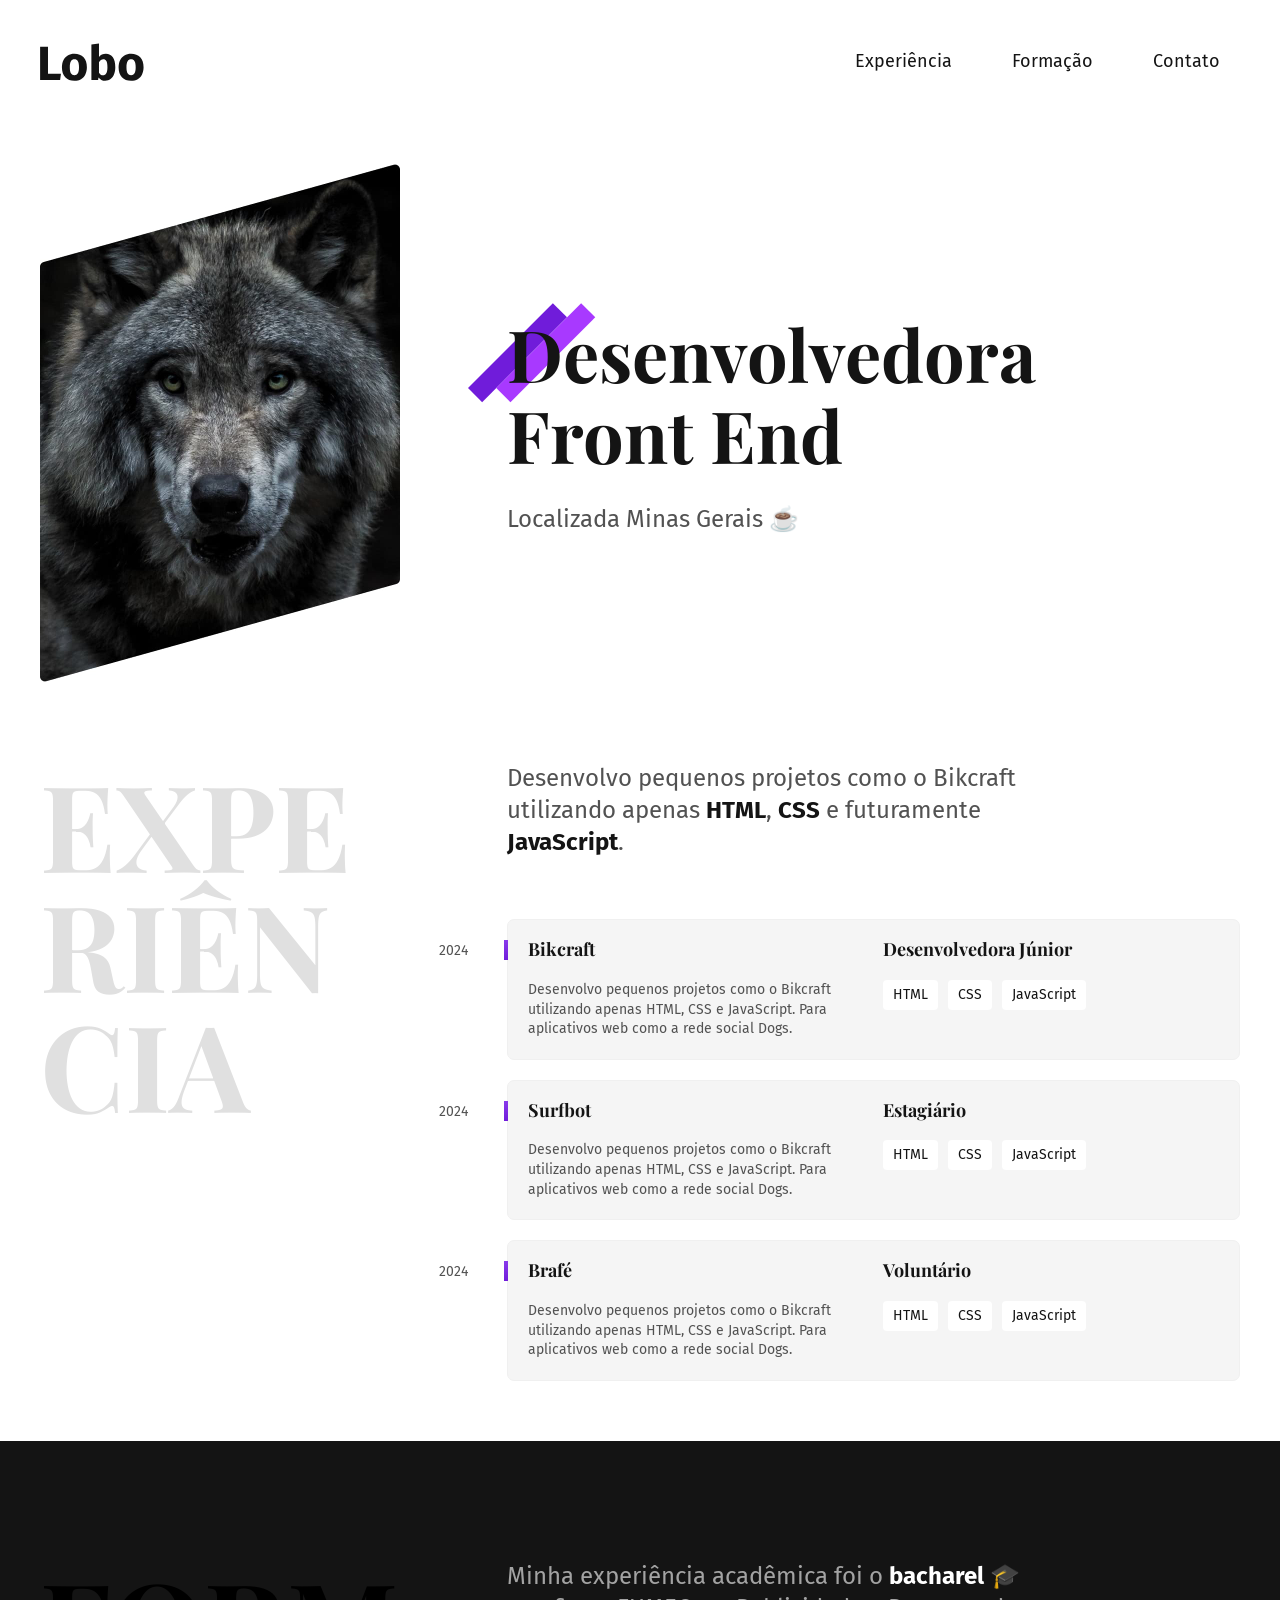
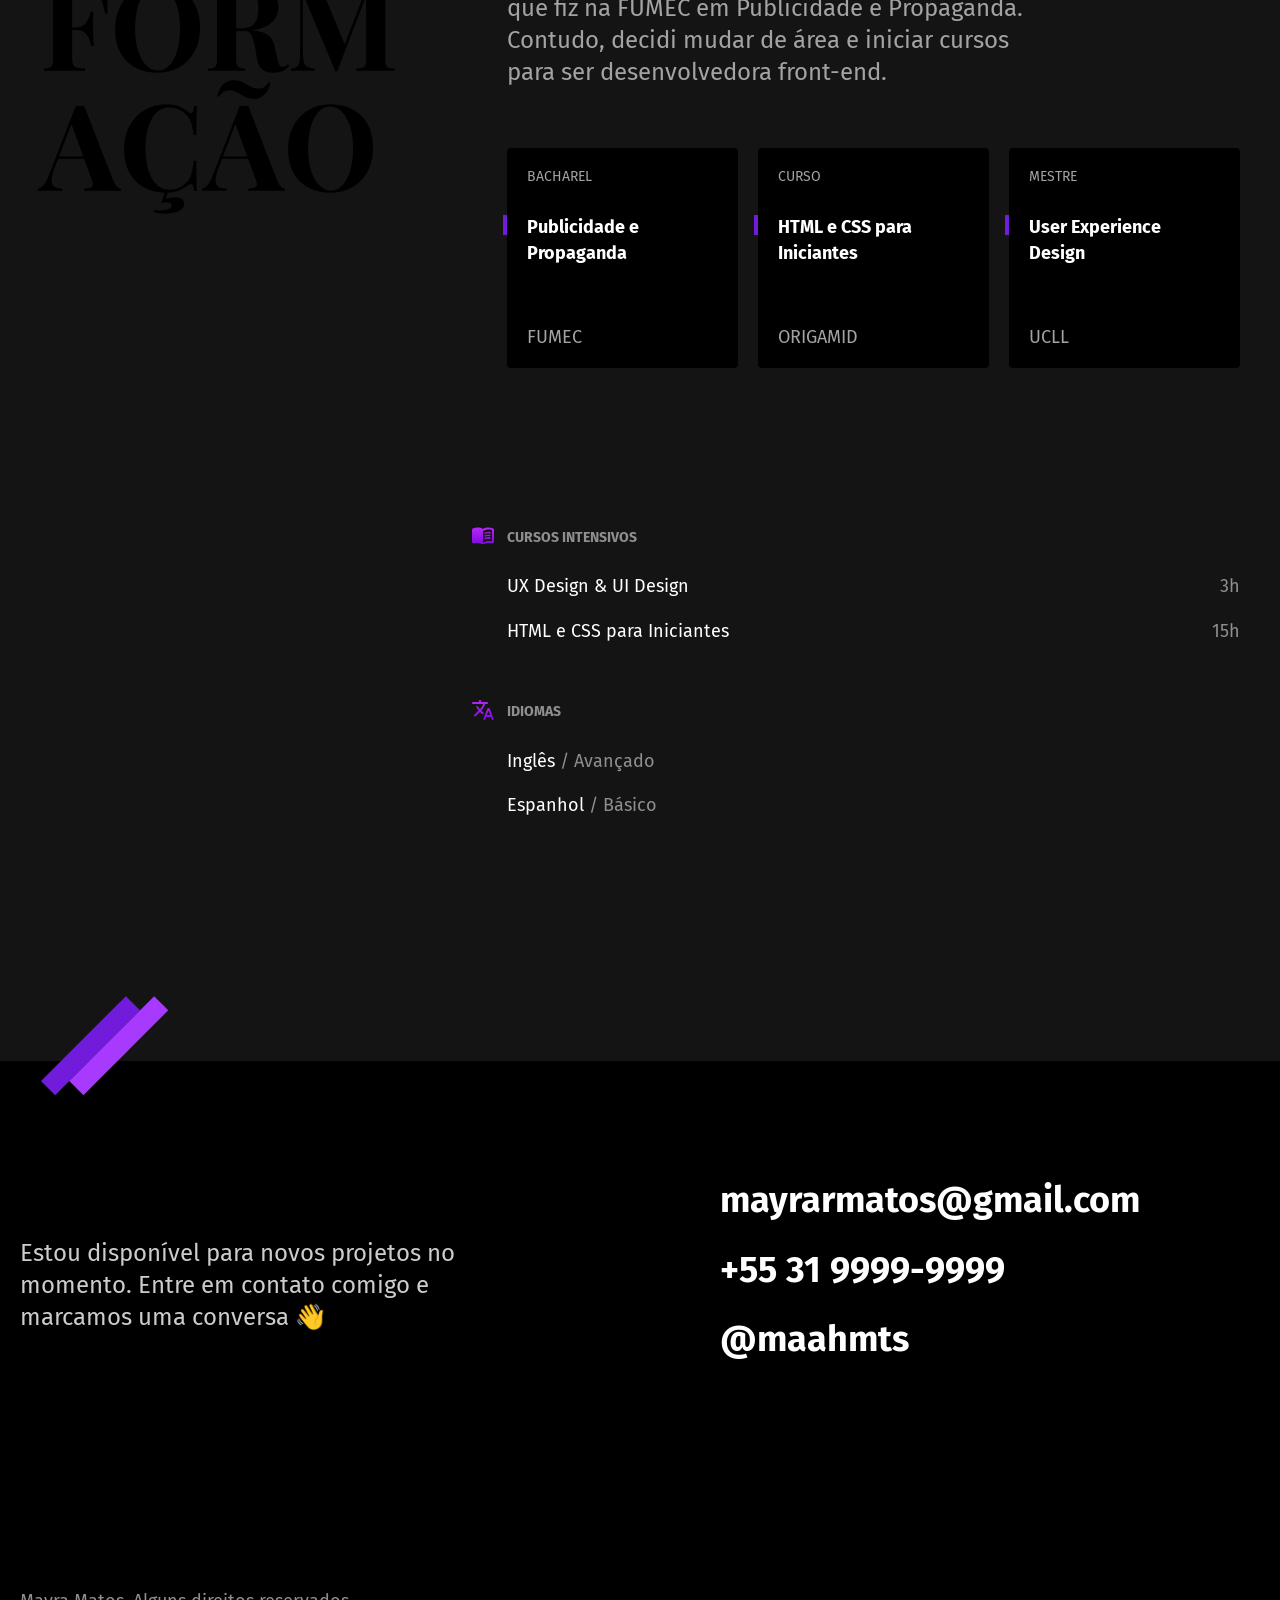
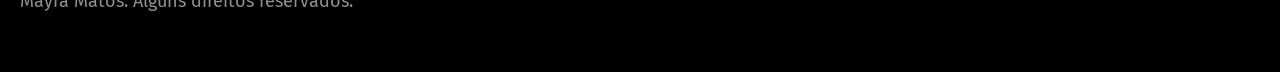
==== index.html @ 160d77c0 "fontes" ====
<!DOCTYPE html>
<html lang="en">
<head>
    <meta charset="UTF-8">
    <meta name="viewport" content="width=device-width, initial-scale=1.0">
    <link rel="preconnect" href="https://fonts.googleapis.com">
    <link rel="preconnect" href="https://fonts.gstatic.com" crossorigin>
    <link href="https://fonts.googleapis.com/css2?family=Fira+Sans:wght@400;700&family=Playfair+Display:ital,wght@0,400..900;1,400..900&display=swap" rel="stylesheet">
    <link rel="stylesheet" href="style.min.css">
    <link rel="shortcut icon" href="favicon.svg" type="image/svg+xml">
    <title>Mayra Matos - Desenvolvedora Front End</title>
    <meta name="description" content="Desenvolvedora Front End localizada em Minas Gerais.">
</head>
<body>
    <header class="header">
        <img src="imagens/marca.svg" alt="Lobo" width="104" height="38">
        <nav>
            <ul class="header-menu">
                <li><a href="#experiencia">Experiência</a></li>
                <li><a href="#formacao">Formação</a></li>
                <li><a href="#contato">Contato</a></li>
            </ul>
        </nav>
    </header>

    <main class="introducao">
        <img class="lobo" src="imagens/perfil.jpg" alt="Lobo cinza" width="360" height="520">
        <div class="intro-info">
            <h1>Desenvolvedora <br> Front End</h1>
            <p>Localizada Minas Gerais ☕</p>
        </div>
    </main>

    <section aria-label="Experiência" id="experiencia"> 
        <h2 class="subtitulo">Experiência</h2>
        <div>
            <p class="experiencia-texto">Desenvolvo pequenos projetos como o Bikcraft utilizando apenas <strong>HTML</strong>, <strong>CSS</strong> e futuramente <strong>JavaScript</strong>.</p>

            <div class="empresa">
                <span class="ano">2024</span>
                <h3 class="empresa-titulo">Bikcraft</h3>
                <span class="empresa-titulo">Desenvolvedora Júnior</span>
                <p class="resumo-experiencia">Desenvolvo pequenos projetos como o Bikcraft utilizando apenas HTML, CSS e JavaScript. Para aplicativos web como a rede social Dogs.</p>
                <ul class="linguagens">
                    <li class="itens-linguagens">HTML</li>
                    <li class="itens-linguagens">CSS</li>
                    <li class="itens-linguagens">JavaScript</li>
                </ul>
            </div>

            <div class="empresa">
                <span class="ano">2024</span>
                <h3 class="empresa-titulo">Surfbot</h3>
                <span class="empresa-titulo">Estagiário</span>
                <p class="resumo-experiencia">Desenvolvo pequenos projetos como o Bikcraft utilizando apenas HTML, CSS e JavaScript. Para aplicativos web como a rede social Dogs.</p>
                <ul class="linguagens">
                    <li class="itens-linguagens">HTML</li>
                    <li class="itens-linguagens">CSS</li>
                    <li class="itens-linguagens">JavaScript</li>
                </ul>
            </div>

            <div class="empresa">
                <span class="ano">2024</span>
                <h3 class="empresa-titulo">Brafé</h3>
                <span class="empresa-titulo">Voluntário</span>
                <p class="resumo-experiencia">Desenvolvo pequenos projetos como o Bikcraft utilizando apenas HTML, CSS e JavaScript. Para aplicativos web como a rede social Dogs.</p>
                <ul class="linguagens">
                    <li class="itens-linguagens">HTML</li>
                    <li class="itens-linguagens">CSS</li>
                    <li class="itens-linguagens">JavaScript</li>
                </ul>
            </div>
    </div>
    </section>

     <section aria-label="Formação" id="formacao">
        <div class="formacao-geral">
            <h2 class="subtitulo">Formação</h2>
            <div>
                <p class="formacao-texto">Minha experiência acadêmica foi o <strong>bacharel</strong> 🎓 que fiz na FUMEC em Publicidade e Propaganda. Contudo, decidi mudar de área e iniciar cursos para ser desenvolvedora front-end.</p>

                <ul class="faculdade-lista">
                    <li class="faculdade">
                        <span class="tipo-formacao">Bacharel</span>
                        <h3 class="curso-formacao">Publicidade e Propaganda</h3>
                        <span class="local">FUMEC</span>
                    </li>

                    <li class="faculdade">
                        <span class="tipo-formacao">Curso</span>
                        <h3 class="curso-formacao">HTML e CSS para Iniciantes</h3>
                        <span class="local">Origamid</span>
                    </li>

                    <li class="faculdade">
                        <span class="tipo-formacao">Mestre</span>
                        <h3 class="curso-formacao">User Experience Design</h3>
                        <span class="local">UCLL</span>
                    </li>
                </ul>
            </div>

            <div class="formacao-extra">
                <div class="cursos">
                    <h3>Cursos intensivos</h3>
                    <ul>
                        <li>UX Design & UI Design <span>3h</span></li>
                        <li>HTML e CSS para Iniciantes <span>15h</span></li>
                    </ul>
                </div>

                <div class="idiomas">
                    <h3>Idiomas</h3>
                    <ul>
                        <li>Inglês <span>/ Avançado</span></li>
                        <li>Espanhol <span>/ Básico</span></li>
                    </ul>
                    </div>
                </div>
            </div>
        </div>
    </section>

    <footer class="rodape" id="contato">
            <div class="rodape-geral">
                <p class="footer-texto">Estou disponível para novos projetos no momento. Entre em contato comigo e marcamos uma conversa 👋</p>
                    <ul class="contato">
                        <li>mayrarmatos@gmail.com</li>
                        <li>+55 31 9999-9999</li>
                        <li><a href="https://www.instagram.com/maahmts/">@maahmts</a></li>
                    </ul>
                <p class="direitos">Mayra Matos. Alguns direitos reservados.</p>
            </div>
    </footer>
</body>

</html>
---- style.min.css ----
body{margin:0;color:#141414;font-family:'Fira Sans',Arial,sans-serif}h1,h2,h3,p{margin:0;padding:0}ul{list-style:none;margin:0;padding:0}img{max-width:100%;height:auto;display:block}.subtitulo{font-family:'Playfair Display';font-size:7.5rem;text-transform:uppercase;word-break:break-all;max-width:4.5ch;grid-row:1/4;line-height:1}@media (width <=800px){.subtitulo{font-size:3rem;text-transform:capitalize;max-width:initial!important}}.header{max-width:1200px;display:flex;justify-content:space-between;margin:0 auto;align-items:center;padding:40px 20px}.header-menu{display:flex;flex-wrap:wrap;gap:20px;font-size:1.125rem;padding:0;justify-content:center}.header-menu a{font-size:1.125rem;text-decoration:none;line-height:1.3;padding:10px 20px;color:#141414;display:block}.header-menu a:hover{border-bottom:3px solid #701cda}@media (width <=800px){.header{flex-direction:column;gap:40px;padding:30px}.header a{background-color:#f5f5f5;border-radius:4px}}.introducao{max-width:1200px;padding:40px 20px;margin:0 auto;display:grid;grid-template-columns:1fr 2fr;align-items:center;gap:100px}.introducao h1{font-family:'Playfair Display',Arial,sans-serif;font-size:4.5rem;line-height:1.125;margin-bottom:30px}.introducao h1::before{content:"";display:block;width:130px;height:130px;background:url(imagens/detalhe.svg) no-repeat center;position:absolute;top:-25px;left:-40px;z-index:-1}.introducao p{font-size:1.5rem;color:#525252}.intro-info{position:relative}@media (width <=1000px){.introducao h1{font-size:3rem}}@media (width <=800px){.introducao{grid-template-columns:1fr 1fr;gap:40px}.introducao h1{font-size:2rem}.introducao p{font-size:1rem}.introducao h1::before{width:30px;height:10px;top:15px;left:-15px}}@media (width <=400px){.introducao{grid-template-columns:1fr}.introducao img{display:none}}#experiencia{max-width:1200px;margin:0 auto;padding:40px 20px;display:grid;grid-template-columns:1fr 2fr;gap:0 100px}#experiencia .subtitulo{color:#e0e0e0}.experiencia-texto{font-size:1.5rem;line-height:1.33;margin-bottom:60px;max-width:40ch;color:#525252}.experiencia-texto strong{color:#141414}.empresa{display:grid;grid-template-columns:1fr 1fr;gap:10px 20px;padding:20px;background-color:#f5f5f5;margin-bottom:20px;border:1px solid #f0f0f0;grid-column:3/4;border-radius:7px;position:relative;margin-bottom:20px}.ano{position:absolute;top:22px;left:-70px;text-align:right;width:30px;color:#525252;font-size:.875rem}.empresa-titulo{font-family:'Playfair Display';font-size:1.125rem;line-height:1.1;font-weight:700}.resumo-experiencia{font-size:.875rem;line-height:1.4;color:#525252;margin-top:10px}.linguagens{display:flex;flex-wrap:wrap;gap:10px;align-content:start;margin-top:10px}.itens-linguagens{font-size:.875rem;line-height:1.4;border-radius:4px;background-color:#fff;padding:5px 10px}.itens-experiencia p{font-size:.875rem;height:20px}.empresa::before{content:" ";width:4px;height:20px;background:linear-gradient(#893aeb,#701cda);position:absolute;left:-4px;top:20px}@media (width <=800px){#experiencia{grid-template-columns:1fr;gap:40px}#experiencia .subtitulo{color:#141414;justify-self:center}.experiencia-texto{max-width:60ch;font-size:1.25rem}.ano{position:initial;order:1;width:initial;text-align:left}.ano::before{content:'Ano: '}}@media (width <=500px){.empresa{grid-template-columns:1fr}}#formacao{background-color:#141414;color:#a3a3a3}.formacao-geral{max-width:1200px;padding:120px 20px;margin:0 auto;display:grid;grid-template-columns:1fr 2fr;gap:100px;position:relative}.formacao-geral::after{content:"";display:block;width:130px;height:130px;background:url(imagens/detalhe.svg) no-repeat center;position:absolute;bottom:-50px;left:20px}#formacao .subtitulo{color:#000;max-width:5ch}.formacao-texto{font-size:1.5rem;line-height:1.33;margin-bottom:60px;max-width:40ch;color:#a3a3a3}.formacao-texto strong{color:#fff}.faculdade-lista{display:flex;flex-wrap:wrap;gap:20px;margin-bottom:60px}.faculdade{flex:1;background-color:#000;border-radius:4px;padding:20px;gap:20px;display:flex;flex-direction:column}.local,.tipo-formacao{text-transform:uppercase}.tipo-formacao{font-size:.875rem;margin-bottom:10px;color:#a3a3a3}.curso-formacao{font-size:1.125rem;line-height:1.4;max-width:15ch;margin-bottom:40px;color:#fff;position:relative;flex:1}.curso-formacao::before{content:" ";width:4px;height:20px;background-color:#701cda;position:absolute;left:-24px}.local{font-size:1.125rem;color:#a3a3a3;align-items:flex-end}.cursos{margin-bottom:60px}.formacao-extra h3{font-size:.875rem;line-height:1.4;color:#8f8f8f;text-transform:uppercase;margin-bottom:30px;position:relative}.formacao-extra h3::before{content:"";display:block;width:24px;height:24px;position:absolute;left:-36px;top:-4px}.cursos h3::before{background:url(imagens/cursos.svg) no-repeat center center}.idiomas h3::before{background:url(imagens/idiomas.svg) no-repeat center center}.formacao-extra li{color:#fff;font-size:1.125rem;line-height:1.1;margin-bottom:25px}.formacao-extra span{color:#8f8f8f}.cursos li{display:flex;justify-content:space-between}.formacao-extra h3{margin-bottom:30px;color:#8f8f8f;text-transform:uppercase;font-size:.875rem}@media (width <=800px){.formacao-geral{grid-template-columns:1fr;padding:60px 20px;gap:40px}#formacao .subtitulo{color:#fff;justify-self:center;margin-bottom:20px}.formacao-texto{max-width:60ch;font-size:1.25rem}.formacao-extra h3::before{position:initial;margin-bottom:10px}}@media (width <=500px){.empresa{grid-template-columns:1fr}}.rodape{background-color:#000;margin:0 auto}.rodape-geral{max-width:1200px;padding:120px 20px 60px 20px;display:grid;grid-template-columns:1fr 1fr;gap:200px;align-items:center}.footer-texto{color:#ccc;font-size:1.5rem;line-height:1.33}.contato li{font-weight:700;font-size:2.25rem;line-height:1.1;color:#fff;margin-bottom:30px}.contato a{color:#fff;text-decoration:none}.direitos{color:#8f8f8f;font-size:1.125rem;grid-column:1/-1}@media (width <=800px){.rodape-geral{grid-template-columns:1fr;gap:40px}.contato li{font-size:1.5rem}}
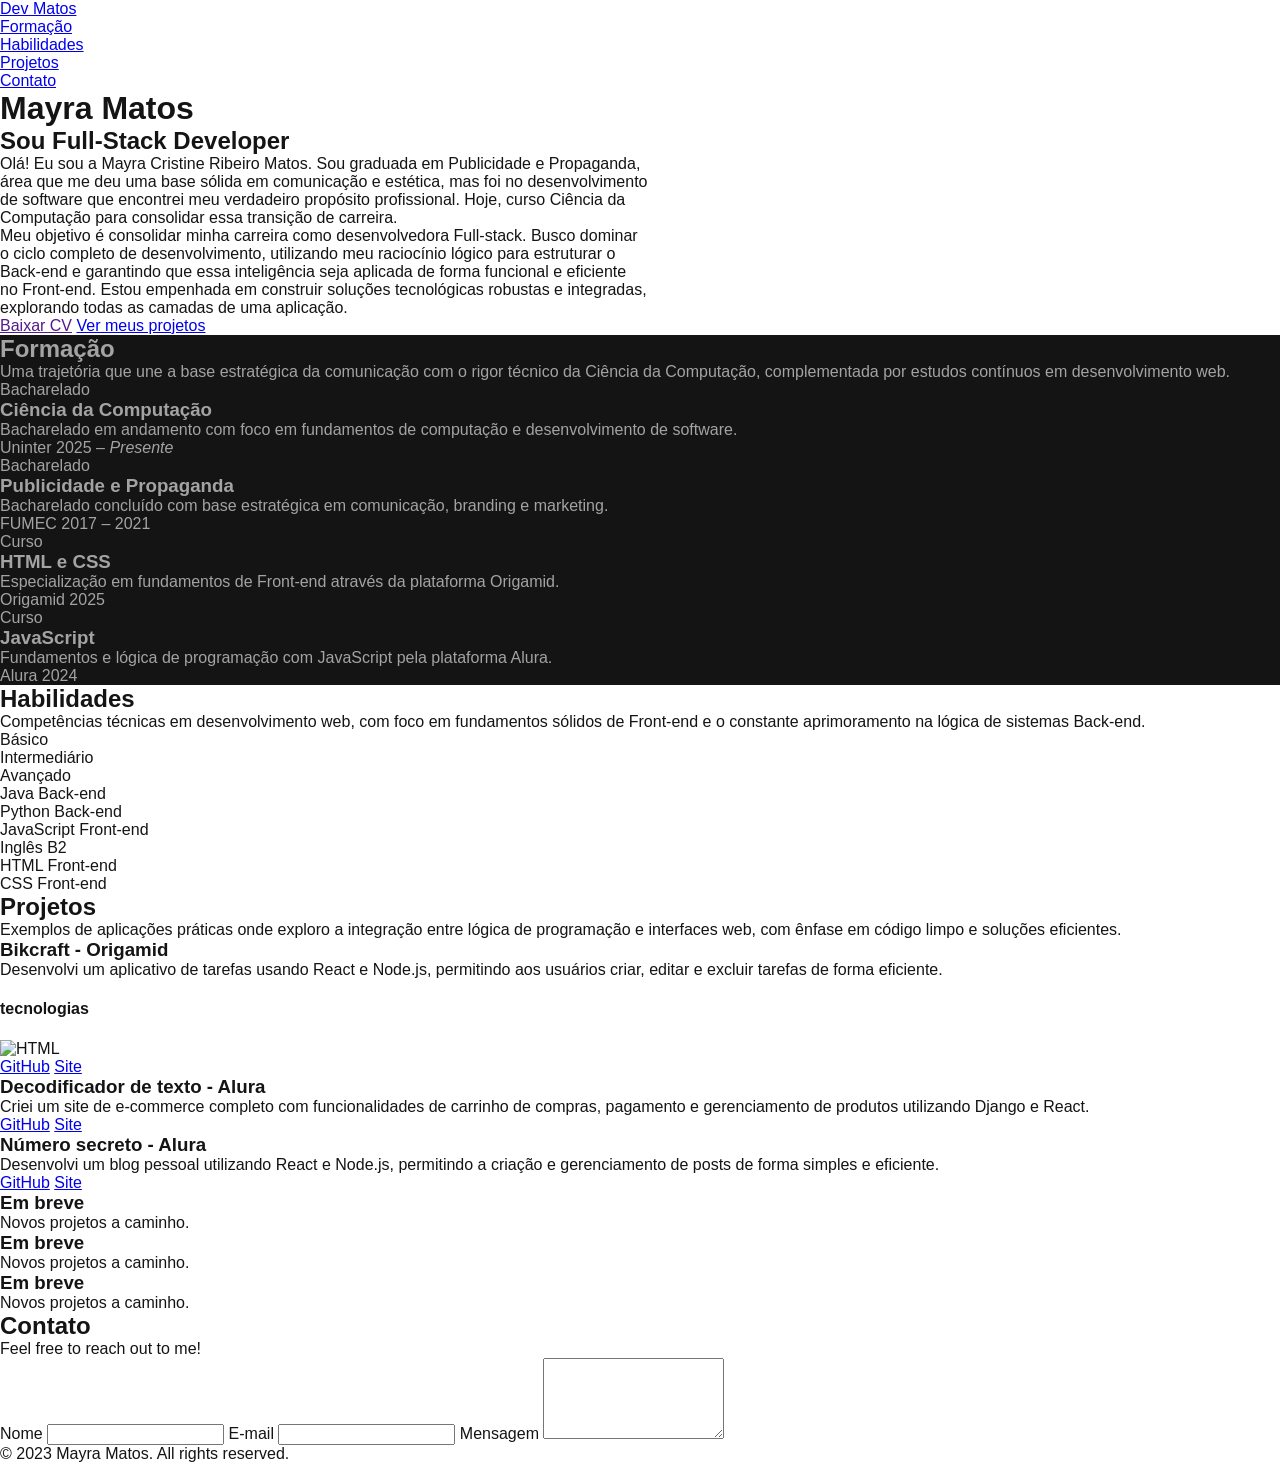
==== commit 5a88ea25: "Projetos atualizado" ====
--- a/index.html
+++ b/index.html
@@ -1,138 +1,212 @@
-<!DOCTYPE html>
-<html lang="en">
-<head>
-    <meta charset="UTF-8">
-    <meta name="viewport" content="width=device-width, initial-scale=1.0">
-    <link rel="preconnect" href="https://fonts.googleapis.com">
-    <link rel="preconnect" href="https://fonts.gstatic.com" crossorigin>
-    <link href="https://fonts.googleapis.com/css2?family=Fira+Sans:wght@400;700&family=Playfair+Display:ital,wght@0,400..900;1,400..900&display=swap" rel="stylesheet">
-    <link rel="stylesheet" href="style.min.css">
-    <link rel="shortcut icon" href="favicon.svg" type="image/svg+xml">
-    <title>Mayra Matos - Desenvolvedora Front End</title>
-    <meta name="description" content="Desenvolvedora Front End localizada em Minas Gerais.">
-</head>
-<body>
-    <header class="header">
-        <img src="imagens/marca.svg" alt="Lobo" width="104" height="38">
-        <nav>
-            <ul class="header-menu">
-                <li><a href="#experiencia">Experiência</a></li>
-                <li><a href="#formacao">Formação</a></li>
-                <li><a href="#contato">Contato</a></li>
-            </ul>
-        </nav>
-    </header>
-
-    <main class="introducao">
-        <img class="lobo" src="imagens/perfil.jpg" alt="Lobo cinza" width="360" height="520">
-        <div class="intro-info">
-            <h1>Desenvolvedora <br> Front End</h1>
-            <p>Localizada Minas Gerais ☕</p>
-        </div>
-    </main>
-
-    <section aria-label="Experiência" id="experiencia"> 
-        <h2 class="subtitulo">Experiência</h2>
-        <div>
-            <p class="experiencia-texto">Desenvolvo pequenos projetos como o Bikcraft utilizando apenas <strong>HTML</strong>, <strong>CSS</strong> e futuramente <strong>JavaScript</strong>.</p>
-
-            <div class="empresa">
-                <span class="ano">2024</span>
-                <h3 class="empresa-titulo">Bikcraft</h3>
-                <span class="empresa-titulo">Desenvolvedora Júnior</span>
-                <p class="resumo-experiencia">Desenvolvo pequenos projetos como o Bikcraft utilizando apenas HTML, CSS e JavaScript. Para aplicativos web como a rede social Dogs.</p>
-                <ul class="linguagens">
-                    <li class="itens-linguagens">HTML</li>
-                    <li class="itens-linguagens">CSS</li>
-                    <li class="itens-linguagens">JavaScript</li>
-                </ul>
-            </div>
-
-            <div class="empresa">
-                <span class="ano">2024</span>
-                <h3 class="empresa-titulo">Surfbot</h3>
-                <span class="empresa-titulo">Estagiário</span>
-                <p class="resumo-experiencia">Desenvolvo pequenos projetos como o Bikcraft utilizando apenas HTML, CSS e JavaScript. Para aplicativos web como a rede social Dogs.</p>
-                <ul class="linguagens">
-                    <li class="itens-linguagens">HTML</li>
-                    <li class="itens-linguagens">CSS</li>
-                    <li class="itens-linguagens">JavaScript</li>
-                </ul>
-            </div>
-
-            <div class="empresa">
-                <span class="ano">2024</span>
-                <h3 class="empresa-titulo">Brafé</h3>
-                <span class="empresa-titulo">Voluntário</span>
-                <p class="resumo-experiencia">Desenvolvo pequenos projetos como o Bikcraft utilizando apenas HTML, CSS e JavaScript. Para aplicativos web como a rede social Dogs.</p>
-                <ul class="linguagens">
-                    <li class="itens-linguagens">HTML</li>
-                    <li class="itens-linguagens">CSS</li>
-                    <li class="itens-linguagens">JavaScript</li>
-                </ul>
-            </div>
-    </div>
-    </section>
-
-     <section aria-label="Formação" id="formacao">
-        <div class="formacao-geral">
-            <h2 class="subtitulo">Formação</h2>
-            <div>
-                <p class="formacao-texto">Minha experiência acadêmica foi o <strong>bacharel</strong> 🎓 que fiz na FUMEC em Publicidade e Propaganda. Contudo, decidi mudar de área e iniciar cursos para ser desenvolvedora front-end.</p>
-
-                <ul class="faculdade-lista">
-                    <li class="faculdade">
-                        <span class="tipo-formacao">Bacharel</span>
-                        <h3 class="curso-formacao">Publicidade e Propaganda</h3>
-                        <span class="local">FUMEC</span>
-                    </li>
-
-                    <li class="faculdade">
-                        <span class="tipo-formacao">Curso</span>
-                        <h3 class="curso-formacao">HTML e CSS para Iniciantes</h3>
-                        <span class="local">Origamid</span>
-                    </li>
-
-                    <li class="faculdade">
-                        <span class="tipo-formacao">Mestre</span>
-                        <h3 class="curso-formacao">User Experience Design</h3>
-                        <span class="local">UCLL</span>
-                    </li>
-                </ul>
-            </div>
-
-            <div class="formacao-extra">
-                <div class="cursos">
-                    <h3>Cursos intensivos</h3>
-                    <ul>
-                        <li>UX Design & UI Design <span>3h</span></li>
-                        <li>HTML e CSS para Iniciantes <span>15h</span></li>
-                    </ul>
-                </div>
-
-                <div class="idiomas">
-                    <h3>Idiomas</h3>
-                    <ul>
-                        <li>Inglês <span>/ Avançado</span></li>
-                        <li>Espanhol <span>/ Básico</span></li>
-                    </ul>
-                    </div>
-                </div>
-            </div>
-        </div>
-    </section>
-
-    <footer class="rodape" id="contato">
-            <div class="rodape-geral">
-                <p class="footer-texto">Estou disponível para novos projetos no momento. Entre em contato comigo e marcamos uma conversa 👋</p>
-                    <ul class="contato">
-                        <li>mayrarmatos@gmail.com</li>
-                        <li>+55 31 9999-9999</li>
-                        <li><a href="https://www.instagram.com/maahmts/">@maahmts</a></li>
-                    </ul>
-                <p class="direitos">Mayra Matos. Alguns direitos reservados.</p>
-            </div>
-    </footer>
-</body>
-
-</html>
+<!DOCTYPE html>
+<html lang="pt-br">
+<head>
+    <meta charset="UTF-8">
+    <meta name="viewport" content="width=device-width, initial-scale=1.0"> 
+    <link rel="stylesheet" href="style.css">
+    <link rel="preconnect" href="https://fonts.googleapis.com">
+    <link rel="preconnect" href="https://fonts.gstatic.com" crossorigin>
+    <link href="https://fonts.googleapis.com/css2?family=Inter:ital,opsz,wght@0,14..32,100..900;1,14..32,100..900&family=JetBrains+Mono:ital,wght@0,100..800;1,100..800&display=swap" rel="stylesheet">
+    <title>Mayra Matos</title>
+</head>
+<body>
+    <header>
+        <nav class="menu-container">
+            <div class="logo-menu">
+                <a href="#intro">Dev Matos
+            </div>
+            <ul class="menu">
+                <li><a href="#formacao">Formação</a></li>
+                <li><a href="#habilidades">Habilidades</a></li>
+                <li><a href="#projetos">Projetos</a></li>
+                <li><a href="#contato">Contato</a></li>
+            </ul>
+        </nav>
+    </header>
+    <main class="intro-bg container" id="intro">
+        <div class="intro">
+            <div>
+                <img src="img/may-bg.png" alt="" width="350px">
+            </div>
+            <div class="info">
+                <h1>Mayra Matos</h1>
+                <h2>Sou <span class="detalhe">Full-Stack Developer</span></h2>
+                <p>Olá! Eu sou a Mayra Cristine Ribeiro Matos. Sou graduada em Publicidade e Propaganda, <br> área que me deu uma base sólida em comunicação e estética, mas foi no desenvolvimento <br> de software que encontrei meu verdadeiro propósito profissional. Hoje, curso Ciência da <br> Computação para consolidar essa transição de carreira.</p>
+                <p>Meu objetivo é consolidar minha carreira como desenvolvedora Full-stack. Busco dominar <br> o ciclo completo de desenvolvimento, utilizando meu raciocínio lógico para estruturar o <br> Back-end e garantindo que essa inteligência seja aplicada de forma funcional e eficiente <br> no Front-end. Estou empenhada em construir soluções tecnológicas robustas e integradas, <br> explorando todas as camadas de uma aplicação.</p>
+                <div class="botoes">
+                    <a href="">Baixar CV</a>
+                    <a class="botao-projeto" href="#projetos">Ver meus projetos</a>
+                </div>
+            </div>
+        </div>
+    </main>
+    <section id="formacao" class="formacao-bg container">
+        <div class="formacao-info">
+            <h2>Formação</h2>
+            <p>Uma trajetória que une a base estratégica da comunicação com o rigor técnico da Ciência da Computação, complementada por estudos contínuos em desenvolvimento web.</p>
+        </div>
+        <div class="formacao-container">
+            <div class="formacao-item">
+            <span class="formacao-curso bacharelado">Bacharelado</span>
+            <h3>Ciência da Computação</h3>
+            <p>Bacharelado em andamento com foco em fundamentos de computação e desenvolvimento de software.</p>
+            <div class="formacao-rodape">
+                <span class="instituicao">Uninter</span>
+                <span class="periodo">2025 – <em>Presente</em></span>
+            </div>
+            </div>
+            <div class="formacao-item">
+            <span class="formacao-curso bacharelado">Bacharelado</span>
+            <h3>Publicidade e Propaganda</h3>
+            <p>Bacharelado concluído com base estratégica em comunicação, branding e marketing.</p>
+            <div class="formacao-rodape">
+                <span class="instituicao">FUMEC</span>
+                <span class="periodo">2017 – 2021</span>
+            </div>
+            </div>
+            <div class="formacao-item">
+            <span class="formacao-curso curso">Curso</span>
+            <h3>HTML e CSS</h3>
+            <p>Especialização em fundamentos de Front-end através da plataforma Origamid.</p>
+            <div class="formacao-rodape">
+                <span class="instituicao">Origamid</span>
+                <span class="periodo">2025</span>
+            </div>
+        </div>
+            <div class="formacao-item">
+                <span class="formacao-curso curso">Curso</span>
+                <h3>JavaScript</h3>
+                <p>Fundamentos e lógica de programação com JavaScript pela plataforma Alura.</p>
+                <div class="formacao-rodape">
+                    <span class="instituicao">Alura</span>
+                    <span class="periodo">2024</span>
+                </div>
+            </div>
+        </div>
+    </section>
+    <section id="habilidades" class="habilidades-bg container">
+        <h2>Habilidades</h2>
+        <p class="descricao">Competências técnicas em desenvolvimento web, com foco em fundamentos sólidos de Front-end e o constante aprimoramento na lógica de sistemas Back-end.</p>
+
+        <div class="cabecalho-niveis">
+            <div class="nivel"><span class="nivel-titulo b">Básico</span></div>
+            <div class="nivel"><span class="nivel-titulo i">Intermediário</span></div>
+            <div class="nivel"><span class="nivel-titulo a">Avançado</span></div>
+        </div>
+
+        <div class="grade-habilidades">
+            <div class="coluna basico">
+            <div class="habilidade">
+                <span class="nome">Java</span>
+                <span class="categoria">Back-end</span>
+                <div class="barra-fundo"><div class="barra barra-1"></div></div>
+            </div>
+            <div class="habilidade">
+                <span class="nome">Python</span>
+                <span class="categoria">Back-end</span>
+                <div class="barra-fundo"><div class="barra barra-1"></div></div>
+            </div>
+            <div class="habilidade">
+                <span class="nome">JavaScript</span>
+                <span class="categoria">Front-end</span>
+                <div class="barra-fundo"><div class="barra barra-1"></div></div>
+            </div>
+            </div>
+
+            <div class="coluna intermediario">
+            <div class="habilidade">
+                <span class="nome">Inglês</span>
+                <span class="categoria">B2</span>
+                <div class="barra-fundo"><div class="barra barra-2"></div></div>
+            </div>
+            </div>
+
+            <div class="coluna avancado">
+            <div class="habilidade">
+                <span class="nome">HTML</span>
+                <span class="categoria">Front-end</span>
+                <div class="barra-fundo"><div class="barra barra-3"></div></div>
+            </div>
+            <div class="habilidade">
+                <span class="nome">CSS</span>
+                <span class="categoria">Front-end</span>
+                <div class="barra-fundo"><div class="barra barra-3"></div></div>
+            </div>
+            </div>
+        </div>
+        </section>
+    <section id="projetos">
+        <h2>Projetos</h2>
+        <p>Exemplos de aplicações práticas onde exploro a integração entre lógica de programação e interfaces web, com ênfase em código limpo e soluções eficientes.</p>
+        <div>
+            <h3>Bikcraft - Origamid</h3>
+            <p>Desenvolvi um aplicativo de tarefas usando React e Node.js, permitindo aos usuários criar, editar e excluir tarefas de forma eficiente.</p>
+            <div class="tecnologias">
+                <h4>tecnologias</h4>
+                <img src="" alt="HTML">
+                <img src="" alt="">
+                <img src="" alt="">
+            </div>
+            <div>
+                <a href="https://github.com/mayramatos/bikcraft">GitHub</a>
+                <a href="https://vercel.com/mayra-cristine-ribeiro-matos-projects/bikcraft">Site</a>
+            </div>
+        </div>
+        <div>
+            <h3>Decodificador de texto - Alura</h3>
+            <p>Criei um site de e-commerce completo com funcionalidades de carrinho de compras, pagamento e gerenciamento de produtos utilizando Django e React.</p>
+            <div class="tecnologias">
+                <img src="" alt="">
+                <img src="" alt="">
+                <img src="" alt="">
+            </div>
+            <div>
+                <a href="https://github.com/mayramatos/decodificador-de-texto-alura">GitHub</a>
+                <a href="https://vercel.com/mayra-cristine-ribeiro-matos-projects/bikcraft">Site</a>
+            </div>
+        </div>
+        <div>
+            <h3>Número secreto - Alura</h3>
+            <p>Desenvolvi um blog pessoal utilizando React e Node.js, permitindo a criação e gerenciamento de posts de forma simples e eficiente.</p>
+            <div class="tecnologias">
+                <img src="" alt="">
+                <img src="" alt="">
+                <img src="" alt="">
+            </div>
+            <div>
+                <a href="https://github.com/mayramatos/jogo-numero-secreto">GitHub</a>
+                <a href="https://vercel.com/mayra-cristine-ribeiro-matos-projects/bikcraft">Site</a>
+            </div>
+        </div>
+        <div>
+            <h3>Em breve</h3>
+            <p>Novos projetos a caminho.</p>
+        </div>
+        <div>
+            <h3>Em breve</h3>
+            <p>Novos projetos a caminho.</p>
+        </div>
+        <div>
+            <h3>Em breve</h3>
+            <p>Novos projetos a caminho.</p>
+        </div>
+    </section>
+    <section id="contato">
+        <h2>Contato</h2>
+        <p>Feel free to reach out to me!</p>
+        <div>
+            <form action="">
+                <label for="nome" id="nome"> Nome</label>
+                <input type="text">
+                <label for="email" id="email"> E-mail </label>
+                <input type="email">
+                <label for="mensagem"> Mensagem </label>
+                <textarea name="mensagem" id="mensagem" rows="5"></textarea>
+            </form>
+        </div>
+    </section>
+    <footer>
+        <p>&copy; 2023 Mayra Matos. All rights reserved.</p>
+    </footer>
+</body>
+</html>
--- a/style.css
+++ b/style.css
@@ -0,0 +1,6 @@
+@import './geral.css';
+@import './header.css';
+@import './main.css';
+@import './experiencia.css';
+@import './formacao.css';
+@import './footer.css';
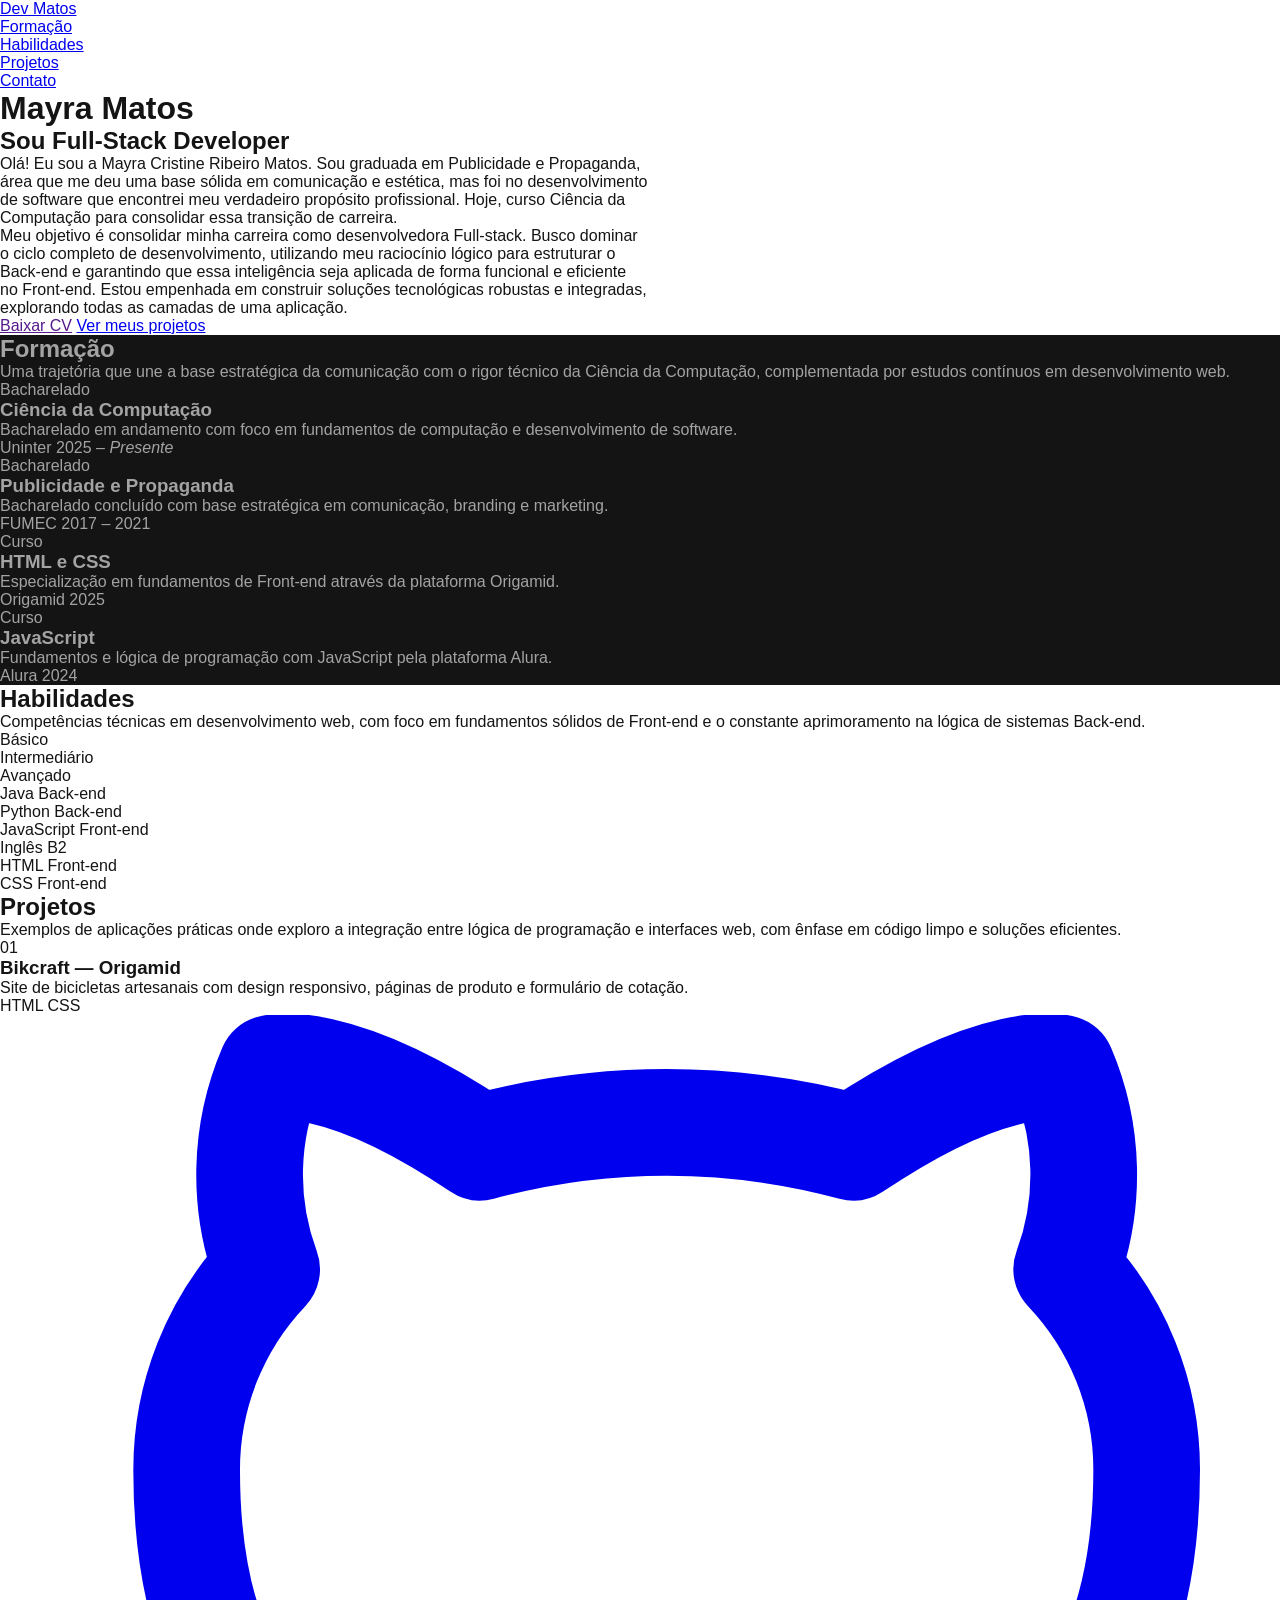
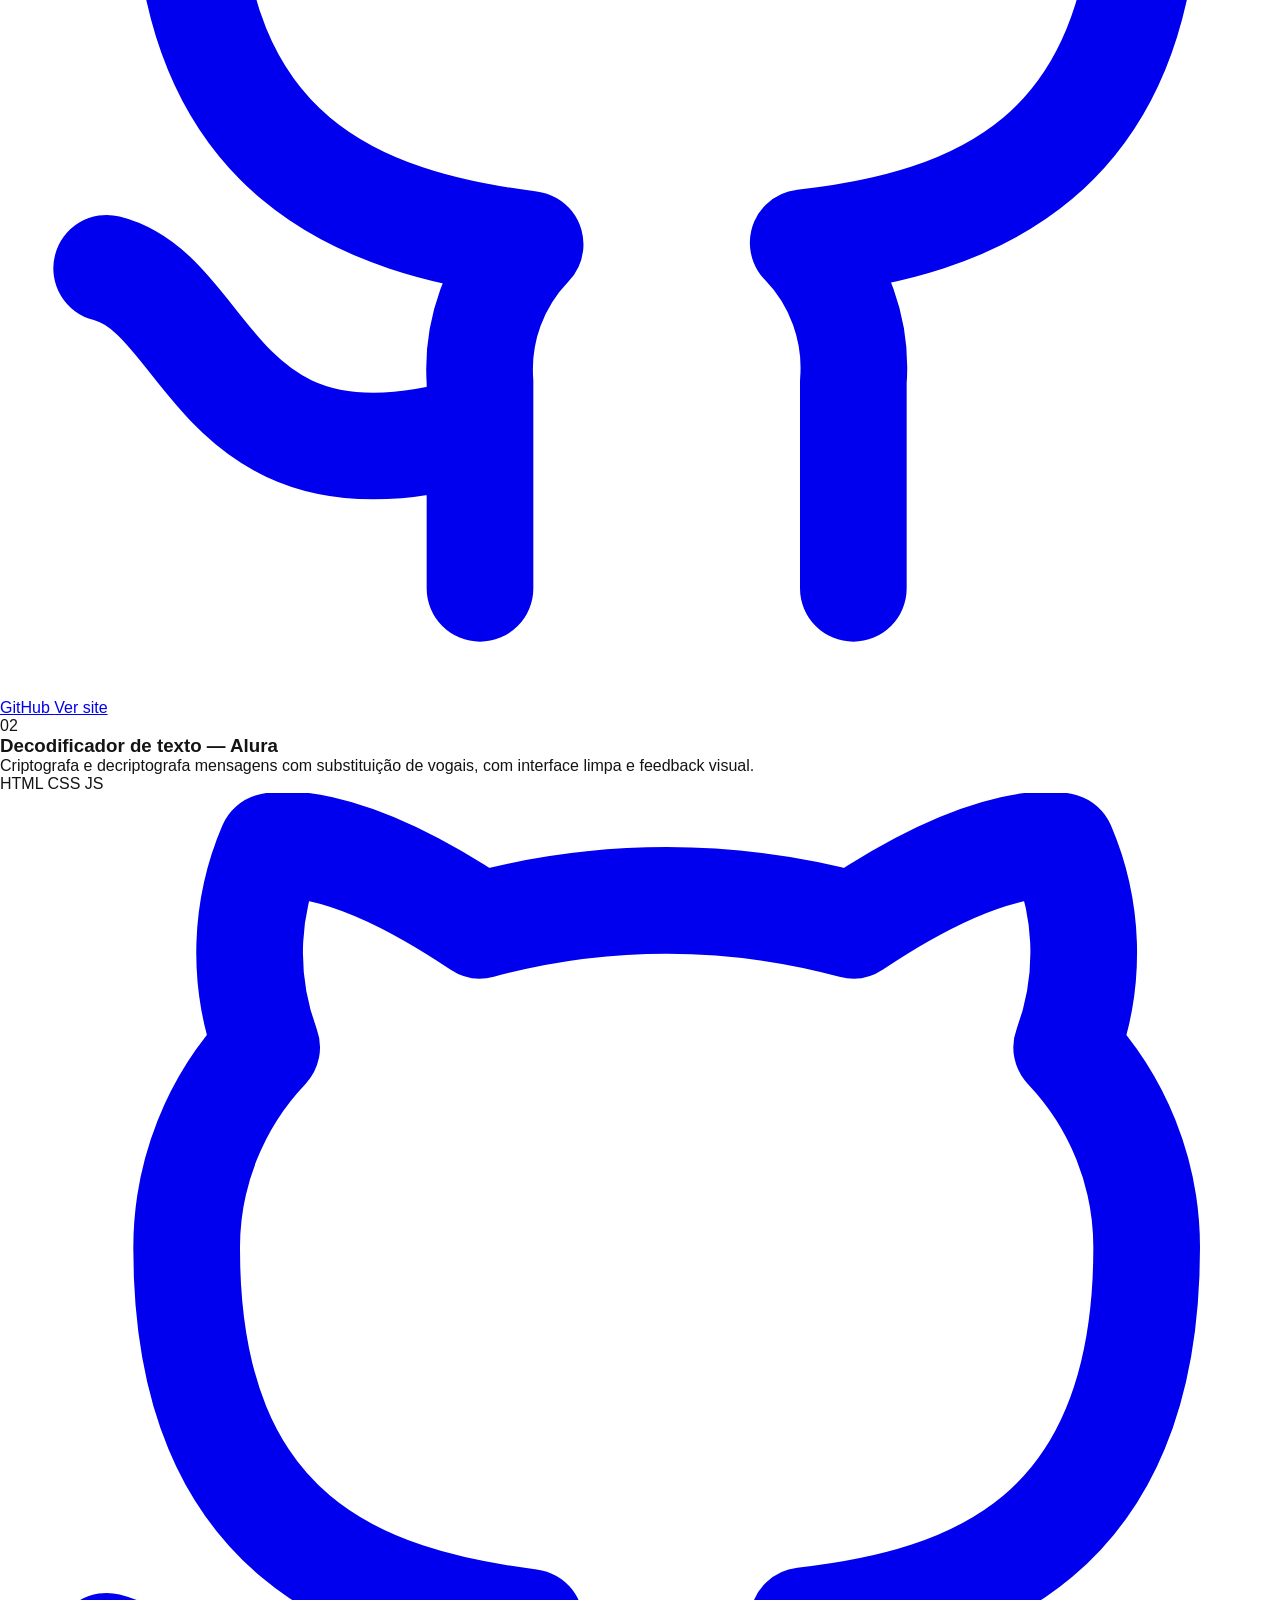
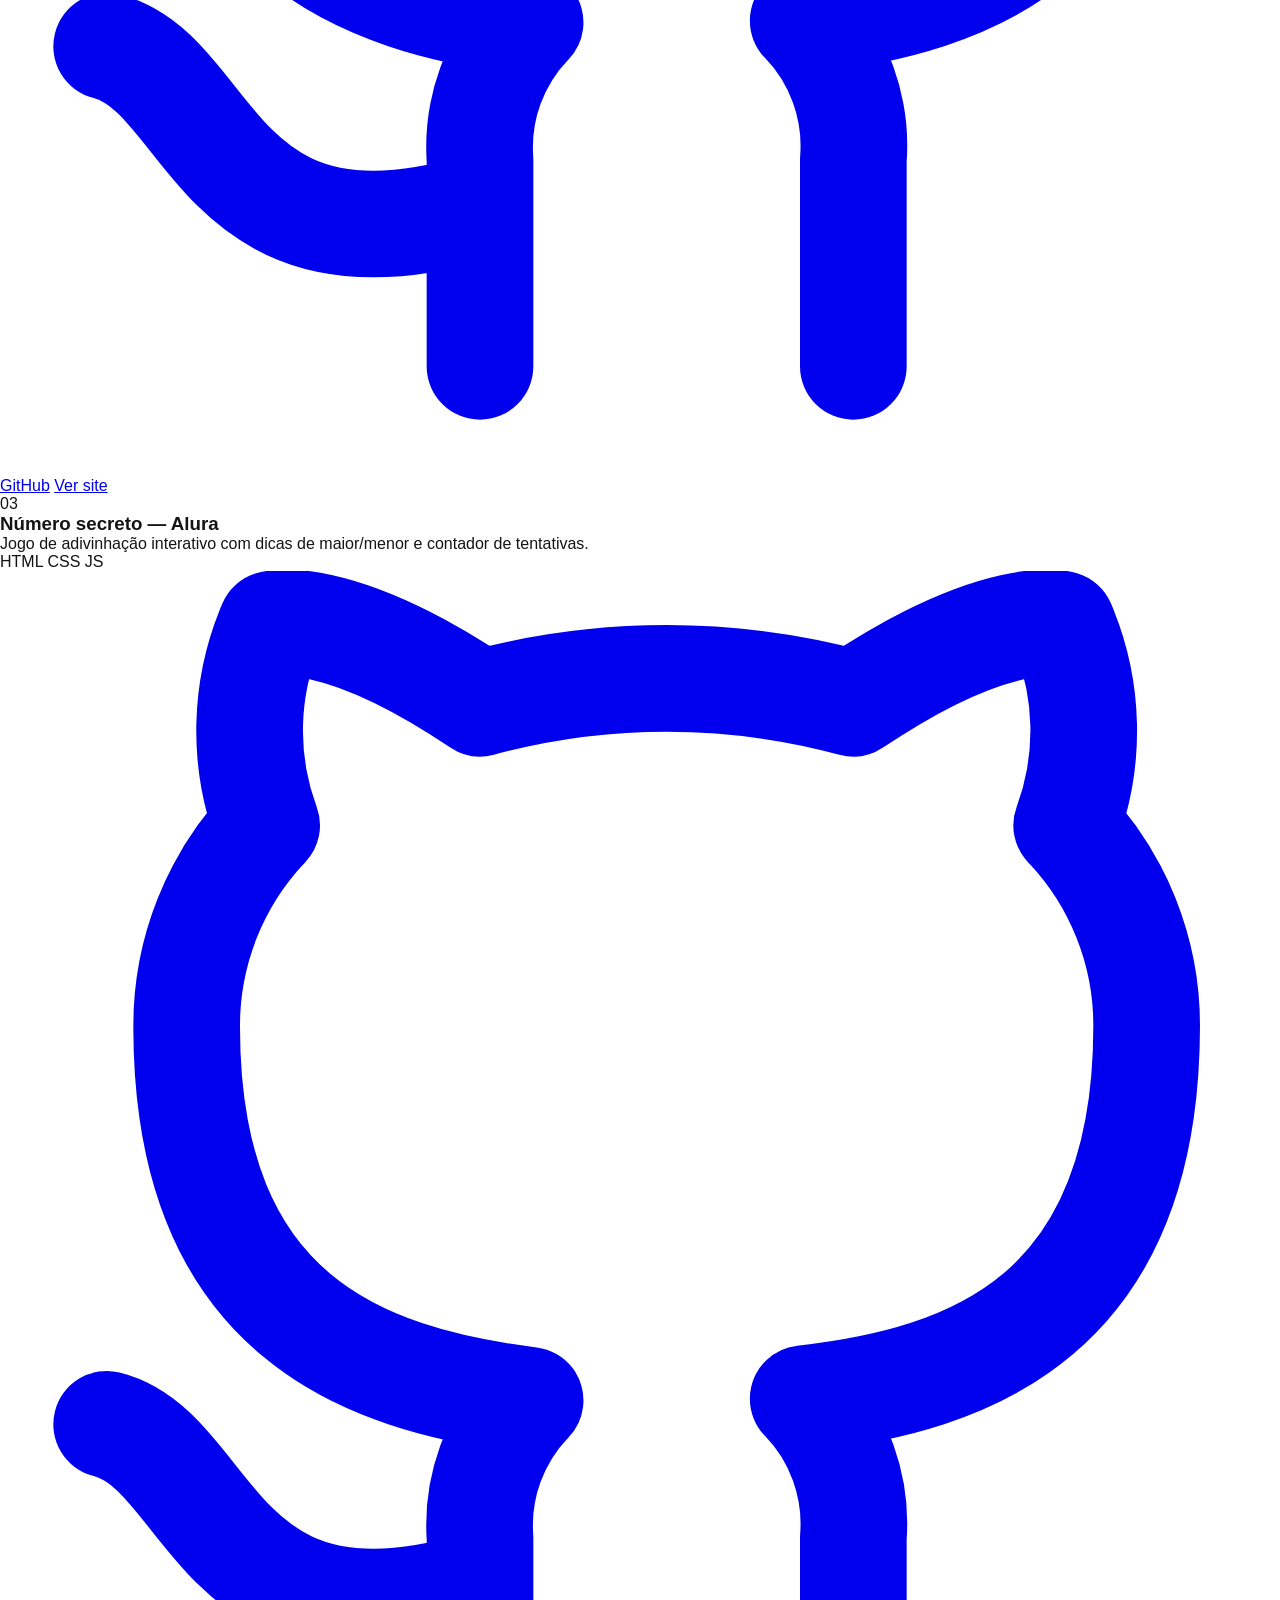
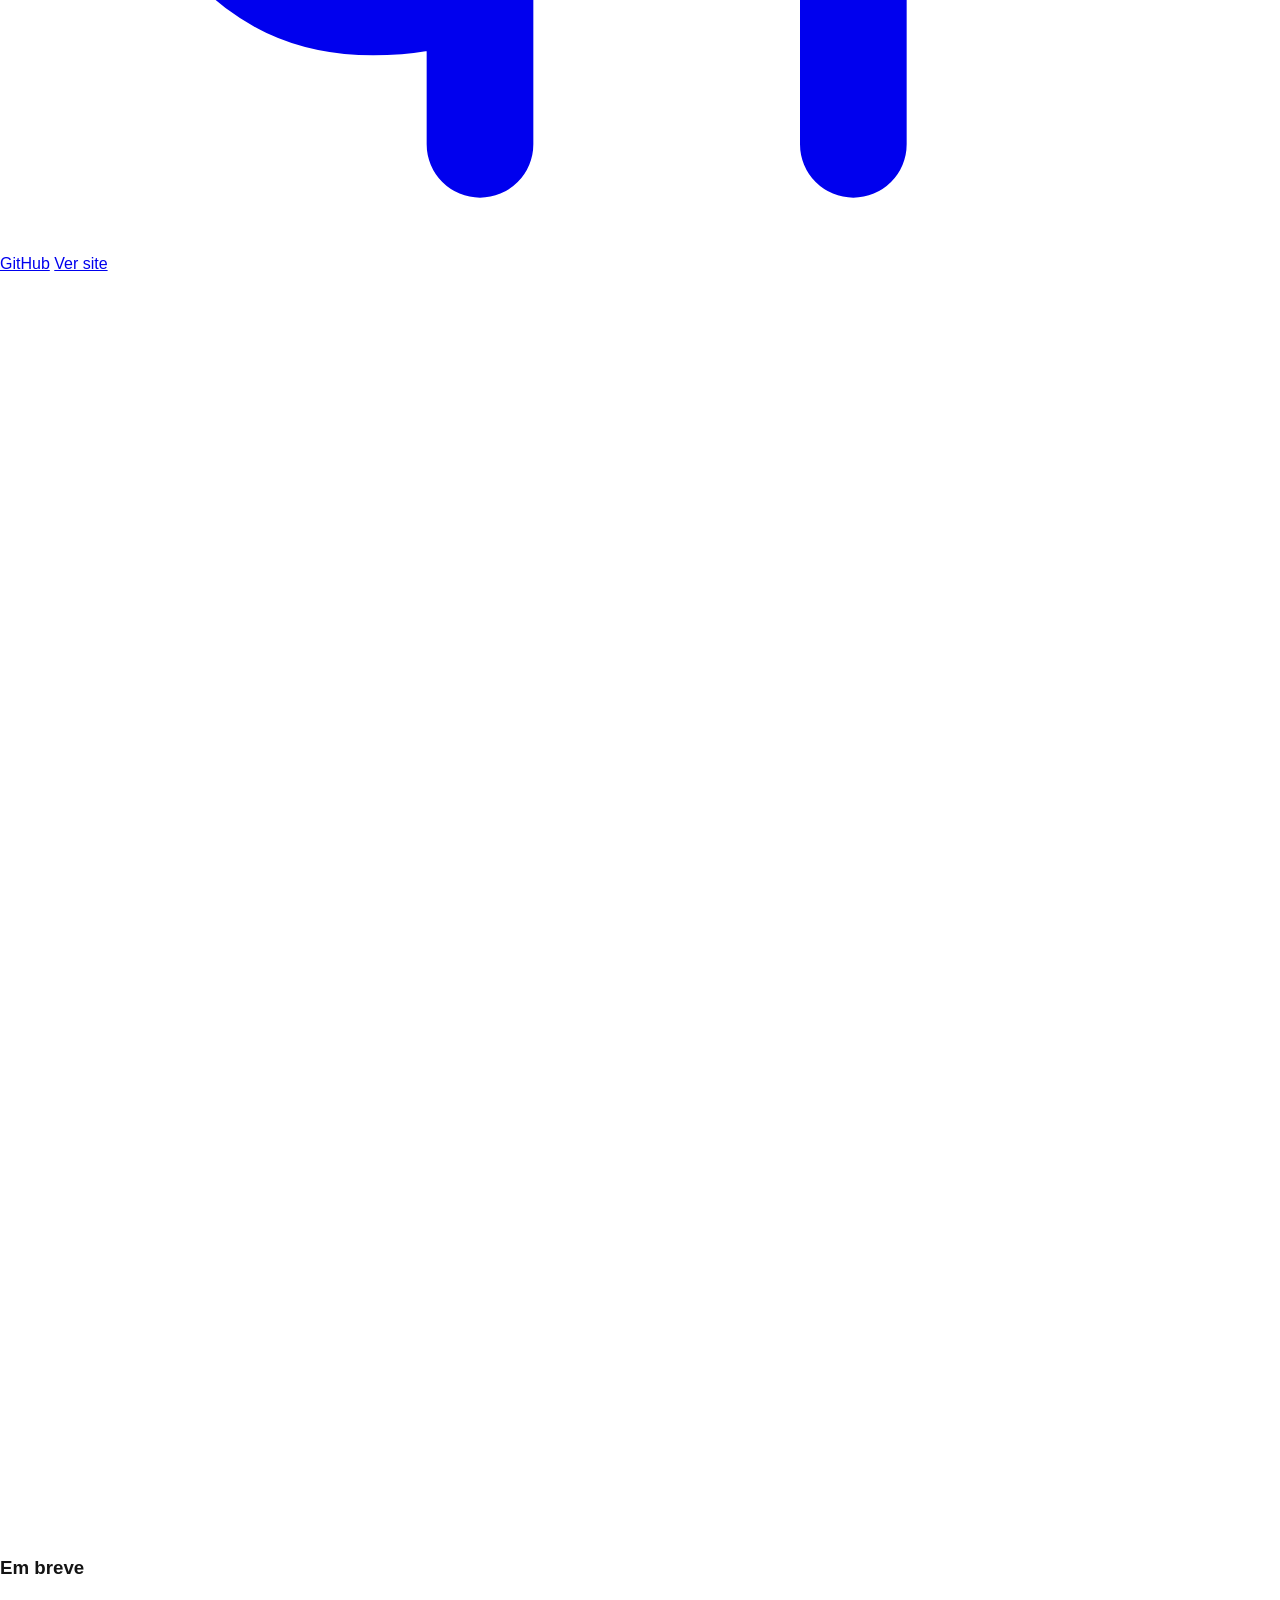
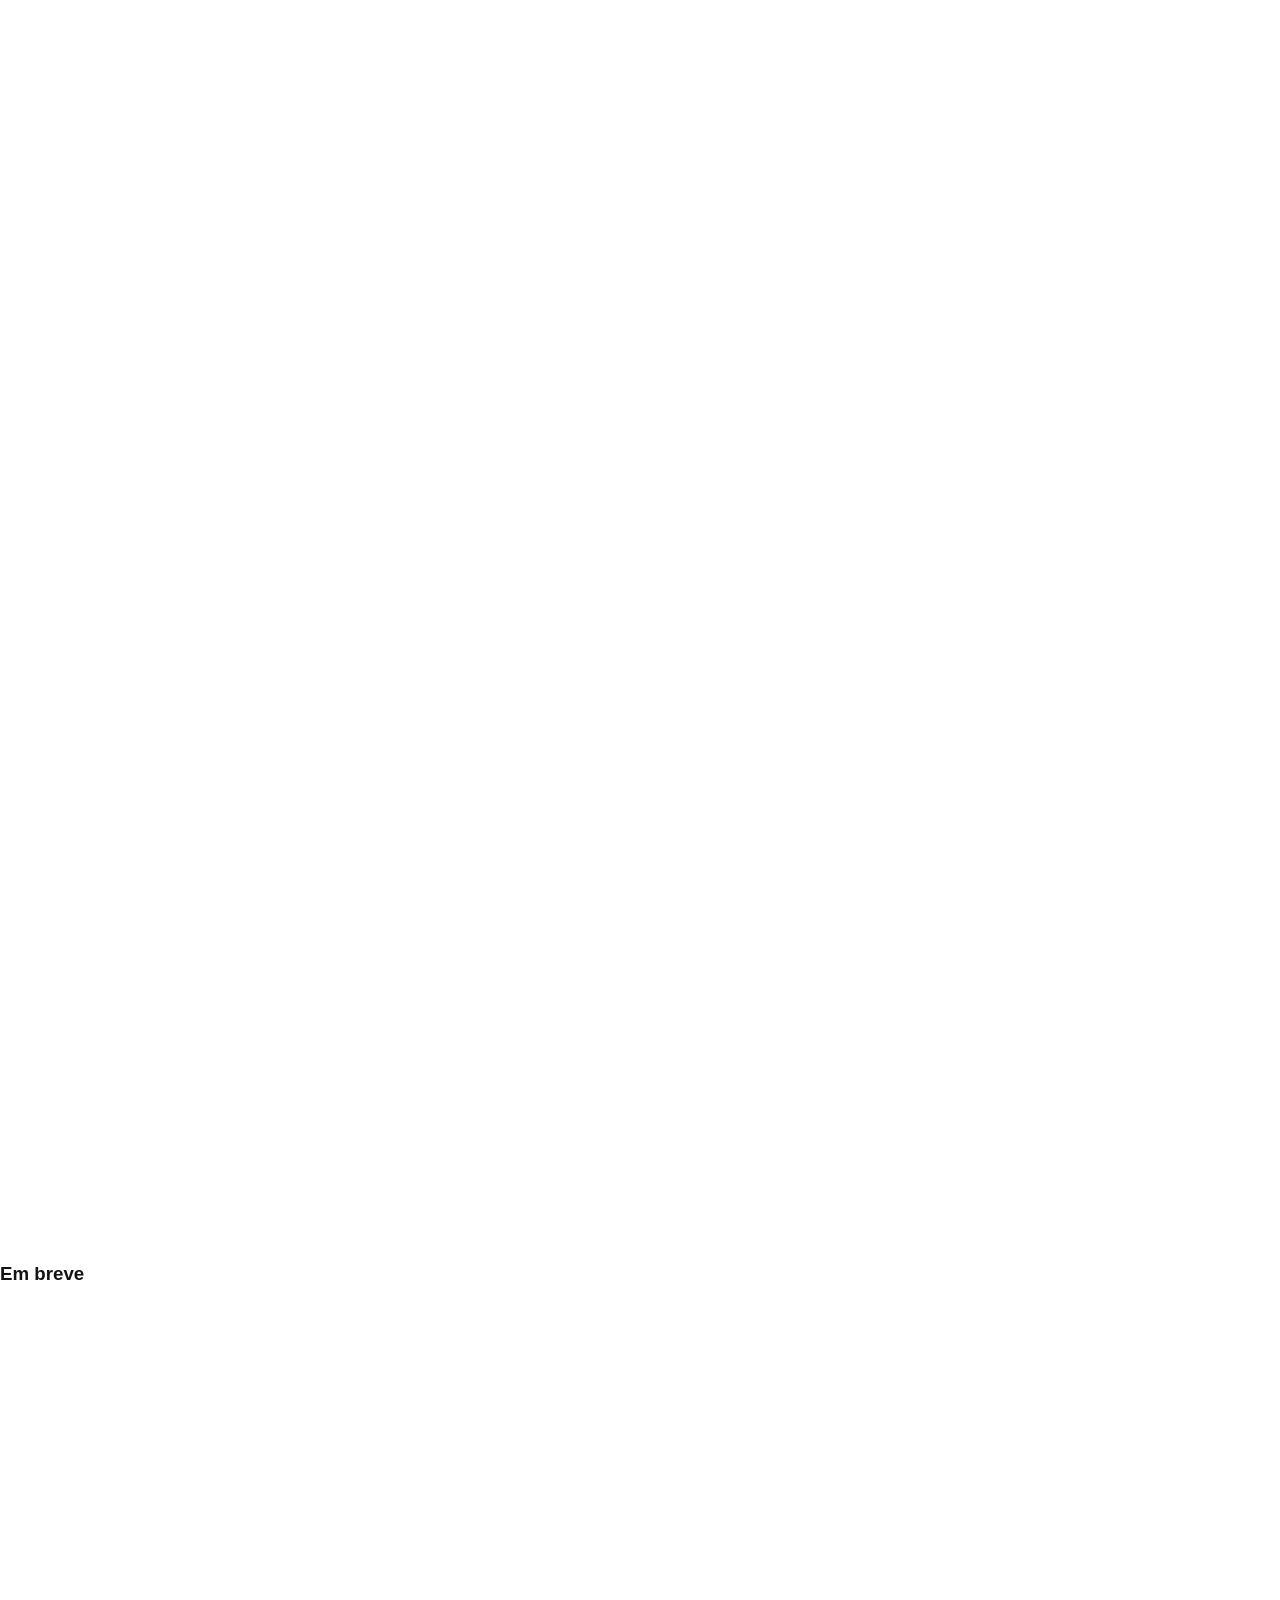
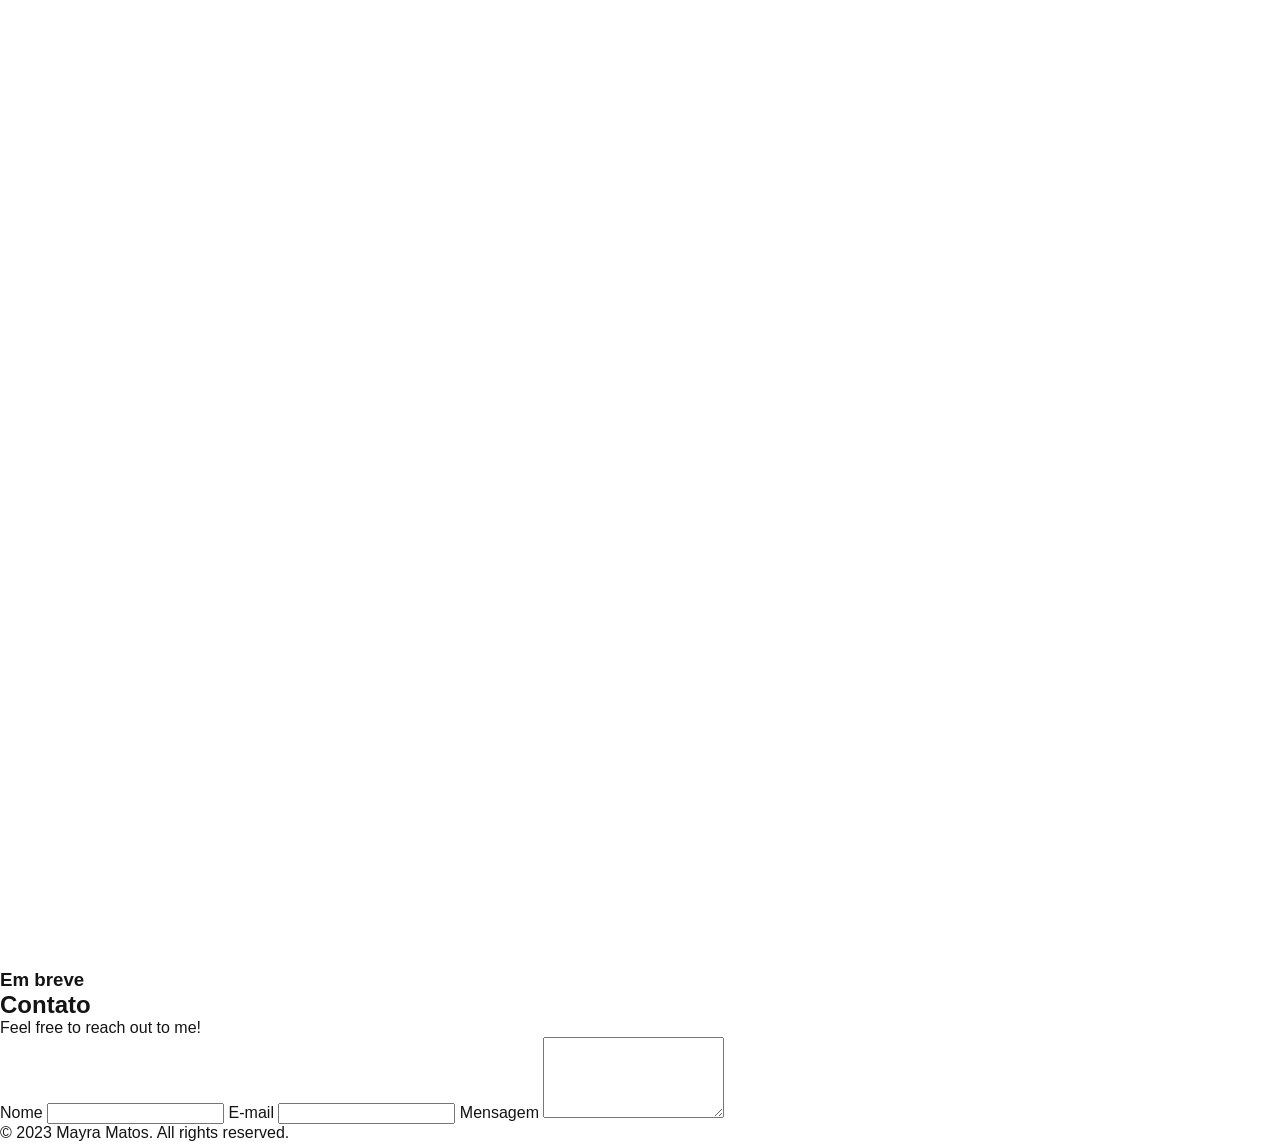
==== commit b4b22e72: "Projetos adicionados" ====
--- a/index.html
+++ b/index.html
@@ -33,9 +33,9 @@
                 <h2>Sou <span class="detalhe">Full-Stack Developer</span></h2>
                 <p>Olá! Eu sou a Mayra Cristine Ribeiro Matos. Sou graduada em Publicidade e Propaganda, <br> área que me deu uma base sólida em comunicação e estética, mas foi no desenvolvimento <br> de software que encontrei meu verdadeiro propósito profissional. Hoje, curso Ciência da <br> Computação para consolidar essa transição de carreira.</p>
                 <p>Meu objetivo é consolidar minha carreira como desenvolvedora Full-stack. Busco dominar <br> o ciclo completo de desenvolvimento, utilizando meu raciocínio lógico para estruturar o <br> Back-end e garantindo que essa inteligência seja aplicada de forma funcional e eficiente <br> no Front-end. Estou empenhada em construir soluções tecnológicas robustas e integradas, <br> explorando todas as camadas de uma aplicação.</p>
-                <div class="botoes">
+                <div class="btn-sobre">
                     <a href="">Baixar CV</a>
-                    <a class="botao-projeto" href="#projetos">Ver meus projetos</a>
+                    <a class="btn-projeto" href="#projetos">Ver meus projetos</a>
                 </div>
             </div>
         </div>
@@ -134,61 +134,81 @@
             </div>
             </div>
         </div>
-        </section>
-    <section id="projetos">
+     </section>
+     <section id="projetos">
+        <div class="projetos-container">
         <h2>Projetos</h2>
         <p>Exemplos de aplicações práticas onde exploro a integração entre lógica de programação e interfaces web, com ênfase em código limpo e soluções eficientes.</p>
-        <div>
-            <h3>Bikcraft - Origamid</h3>
-            <p>Desenvolvi um aplicativo de tarefas usando React e Node.js, permitindo aos usuários criar, editar e excluir tarefas de forma eficiente.</p>
-            <div class="tecnologias">
-                <h4>tecnologias</h4>
-                <img src="" alt="HTML">
-                <img src="" alt="">
-                <img src="" alt="">
-            </div>
-            <div>
-                <a href="https://github.com/mayramatos/bikcraft">GitHub</a>
-                <a href="https://vercel.com/mayra-cristine-ribeiro-matos-projects/bikcraft">Site</a>
-            </div>
-        </div>
-        <div>
-            <h3>Decodificador de texto - Alura</h3>
-            <p>Criei um site de e-commerce completo com funcionalidades de carrinho de compras, pagamento e gerenciamento de produtos utilizando Django e React.</p>
-            <div class="tecnologias">
-                <img src="" alt="">
-                <img src="" alt="">
-                <img src="" alt="">
-            </div>
-            <div>
-                <a href="https://github.com/mayramatos/decodificador-de-texto-alura">GitHub</a>
-                <a href="https://vercel.com/mayra-cristine-ribeiro-matos-projects/bikcraft">Site</a>
-            </div>
-        </div>
-        <div>
-            <h3>Número secreto - Alura</h3>
-            <p>Desenvolvi um blog pessoal utilizando React e Node.js, permitindo a criação e gerenciamento de posts de forma simples e eficiente.</p>
-            <div class="tecnologias">
-                <img src="" alt="">
-                <img src="" alt="">
-                <img src="" alt="">
-            </div>
-            <div>
-                <a href="https://github.com/mayramatos/jogo-numero-secreto">GitHub</a>
-                <a href="https://vercel.com/mayra-cristine-ribeiro-matos-projects/bikcraft">Site</a>
-            </div>
-        </div>
-        <div>
+        </div>
+        <div class="projetos-grid">
+            <div class="projetos-cards">
+            <span class="card-num">01</span>
+            <h3>Bikcraft — Origamid</h3>
+            <p>Site de bicicletas artesanais com design responsivo, páginas de produto e formulário de cotação.</p>
+            <div class="tags">
+                <span class="tag tag-html">HTML</span>
+                <span class="tag tag-css">CSS</span>
+            </div>
+            <div class="card-links">
+                <a class="btn btn-github" href="https://github.com/mayramatos/bikcraft" target="_blank">
+                <svg class="ico" viewBox="0 0 24 24" fill="none" stroke="currentColor" stroke-width="2" stroke-linecap="round" stroke-linejoin="round"><path d="M9 19c-5 1.5-5-2.5-7-3m14 6v-3.87a3.37 3.37 0 0 0-.94-2.61c3.14-.35 6.44-1.54 6.44-7A5.44 5.44 0 0 0 20 4.77 5.07 5.07 0 0 0 19.91 1S18.73.65 16 2.48a13.38 13.38 0 0 0-7 0C6.27.65 5.09 1 5.09 1A5.07 5.07 0 0 0 5 4.77a5.44 5.44 0 0 0-1.5 3.78c0 5.42 3.3 6.61 6.44 7A3.37 3.37 0 0 0 9 18.13V22"/></svg>
+                    GitHub </a>
+                <a class="btn btn-site" href="https://vercel.com/mayra-cristine-ribeiro-matos-projects/bikcraft" target="_blank">
+                    Ver site</a>
+            </div>
+            </div>
+            <div class="projetos-cards">
+            <span class="card-num">02</span>
+            <h3>Decodificador de texto — Alura</h3>
+            <p>Criptografa e decriptografa mensagens com substituição de vogais, com interface limpa e feedback visual.</p>
+            <div class="tags">
+                <span class="tag tag-html">HTML</span>
+                <span class="tag tag-css">CSS</span>
+                <span class="tag tag-js">JS</span>
+            </div>
+            <div class="card-links">
+                <a class="btn btn-github" href="https://github.com/mayramatos/decodificador-de-texto-alura" target="_blank">
+                <svg class="ico" viewBox="0 0 24 24" fill="none" stroke="currentColor" stroke-width="2" stroke-linecap="round" stroke-linejoin="round"><path d="M9 19c-5 1.5-5-2.5-7-3m14 6v-3.87a3.37 3.37 0 0 0-.94-2.61c3.14-.35 6.44-1.54 6.44-7A5.44 5.44 0 0 0 20 4.77 5.07 5.07 0 0 0 19.91 1S18.73.65 16 2.48a13.38 13.38 0 0 0-7 0C6.27.65 5.09 1 5.09 1A5.07 5.07 0 0 0 5 4.77a5.44 5.44 0 0 0-1.5 3.78c0 5.42 3.3 6.61 6.44 7A3.37 3.37 0 0 0 9 18.13V22"/></svg>
+                    GitHub</a>
+                <a class="btn btn-site" href="https://vercel.com/mayra-cristine-ribeiro-matos-projects/bikcraft" target="_blank">
+                    Ver site</a>
+            </div>
+            </div>
+            <div class="projetos-cards">
+            <span class="card-num">03</span>
+            <h3>Número secreto — Alura</h3>
+            <p>Jogo de adivinhação interativo com dicas de maior/menor e contador de tentativas.</p>
+            <div class="tags">
+                <span class="tag tag-html">HTML</span>
+                <span class="tag tag-css">CSS</span>
+                <span class="tag tag-js">JS</span>
+            </div>
+            <div class="card-links">
+                <a class="btn btn-github" href="https://github.com/mayramatos/jogo-numero-secreto" target="_blank">
+                <svg class="ico" viewBox="0 0 24 24" fill="none" stroke="currentColor" stroke-width="2" stroke-linecap="round" stroke-linejoin="round"><path d="M9 19c-5 1.5-5-2.5-7-3m14 6v-3.87a3.37 3.37 0 0 0-.94-2.61c3.14-.35 6.44-1.54 6.44-7A5.44 5.44 0 0 0 20 4.77 5.07 5.07 0 0 0 19.91 1S18.73.65 16 2.48a13.38 13.38 0 0 0-7 0C6.27.65 5.09 1 5.09 1A5.07 5.07 0 0 0 5 4.77a5.44 5.44 0 0 0-1.5 3.78c0 5.42 3.3 6.61 6.44 7A3.37 3.37 0 0 0 9 18.13V22"/></svg>
+                    GitHub</a>
+                <a class="btn btn-site" href="https://vercel.com/mayra-cristine-ribeiro-matos-projects/bikcraft" target="_blank">
+                    Ver site</a>
+            </div>
+        </div>
+            <div class="projetos-cards em-breve">
+            <div class="breve-detalhe">
+                <svg viewBox="0 0 24 24" fill="none" stroke-width="1.5" stroke-linecap="round" stroke-linejoin="round"><circle cx="12" cy="12" r="9"/><polyline points="12 7 12 12 15.5 14"/></svg>
+            </div>
             <h3>Em breve</h3>
-            <p>Novos projetos a caminho.</p>
-        </div>
-        <div>
+            </div>
+            <div class="projetos-cards em-breve">
+            <div class="breve-detalhe">
+                <svg viewBox="0 0 24 24" fill="none" stroke-width="1.5" stroke-linecap="round" stroke-linejoin="round"><circle cx="12" cy="12" r="9"/><polyline points="12 7 12 12 15.5 14"/></svg>
+            </div>
             <h3>Em breve</h3>
-            <p>Novos projetos a caminho.</p>
-        </div>
-        <div>
+            </div>
+            <div class="projetos-cards em-breve">
+            <div class="breve-detalhe">
+                    <svg viewBox="0 0 24 24" fill="none" stroke-width="1.5" stroke-linecap="round" stroke-linejoin="round"><circle cx="12" cy="12" r="9"/><polyline points="12 7 12 12 15.5 14"/></svg>
+            </div>
             <h3>Em breve</h3>
-            <p>Novos projetos a caminho.</p>
+            </div>
         </div>
     </section>
     <section id="contato">
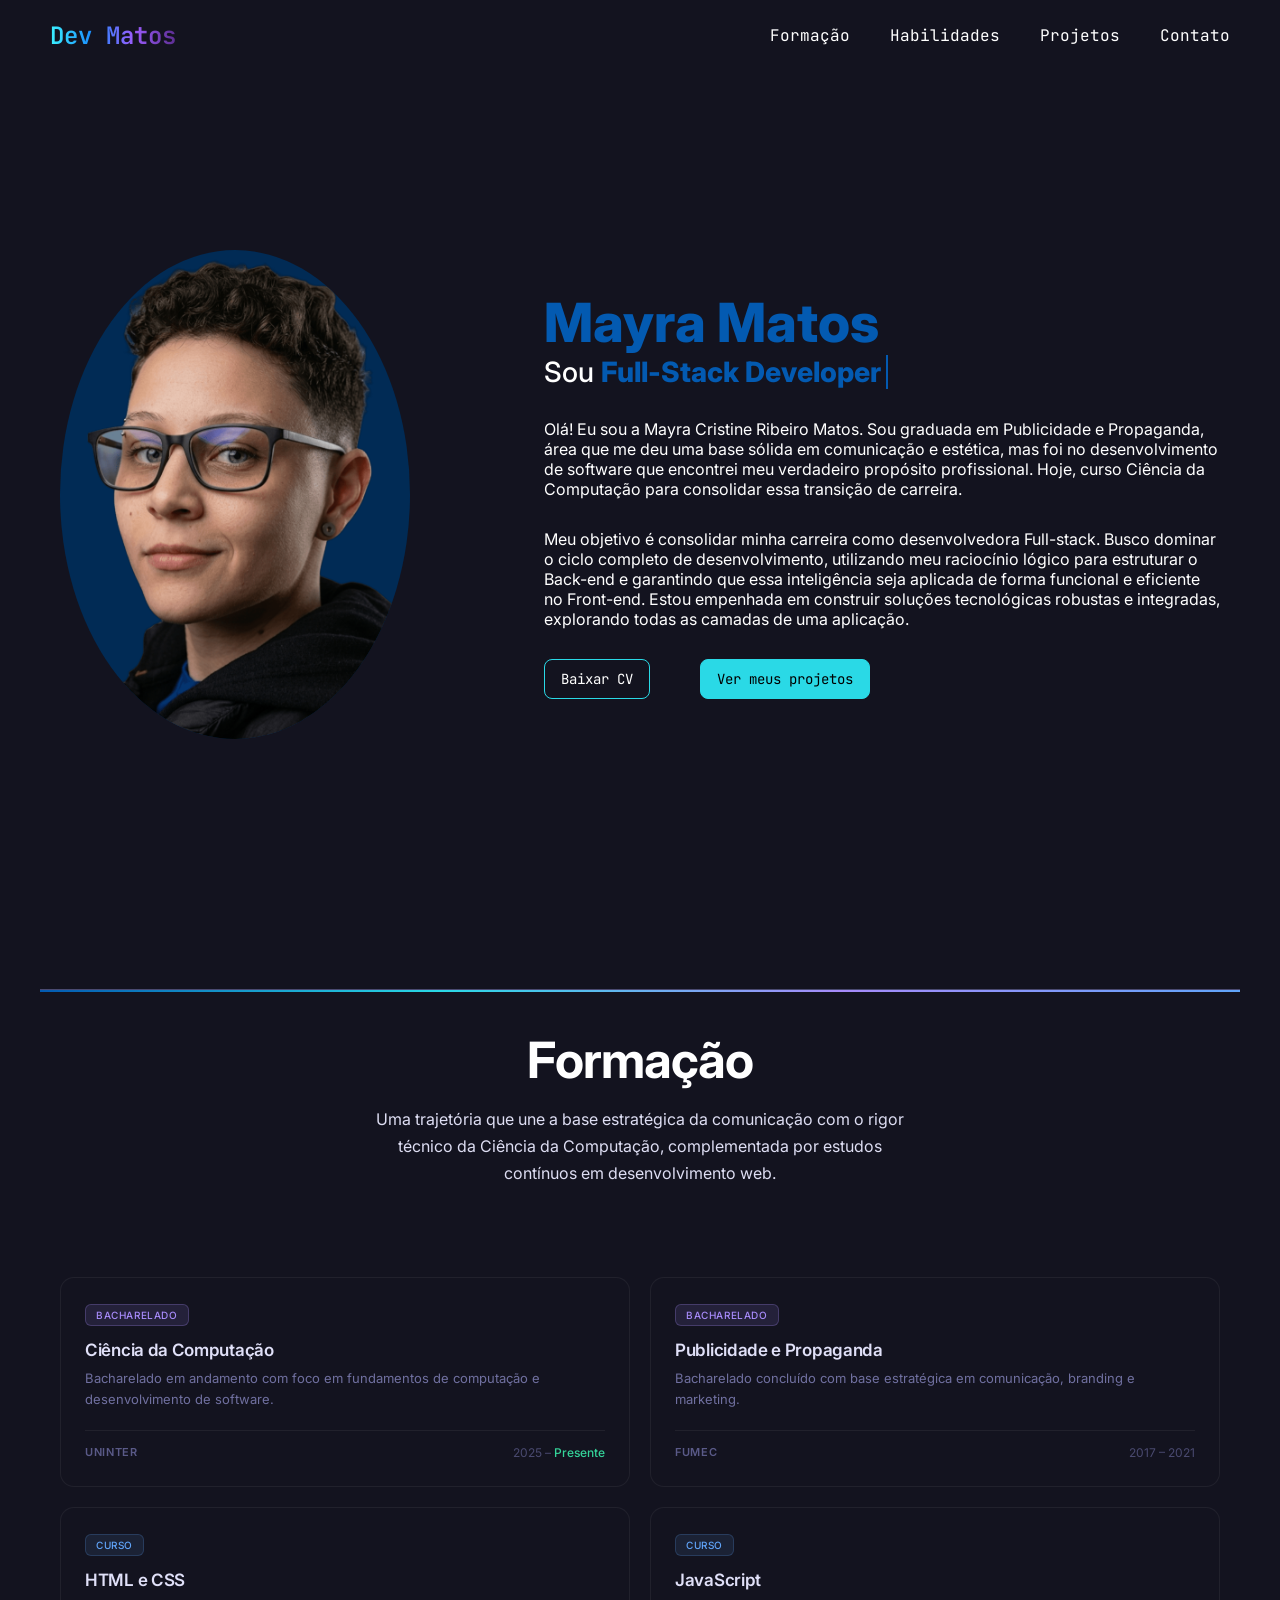
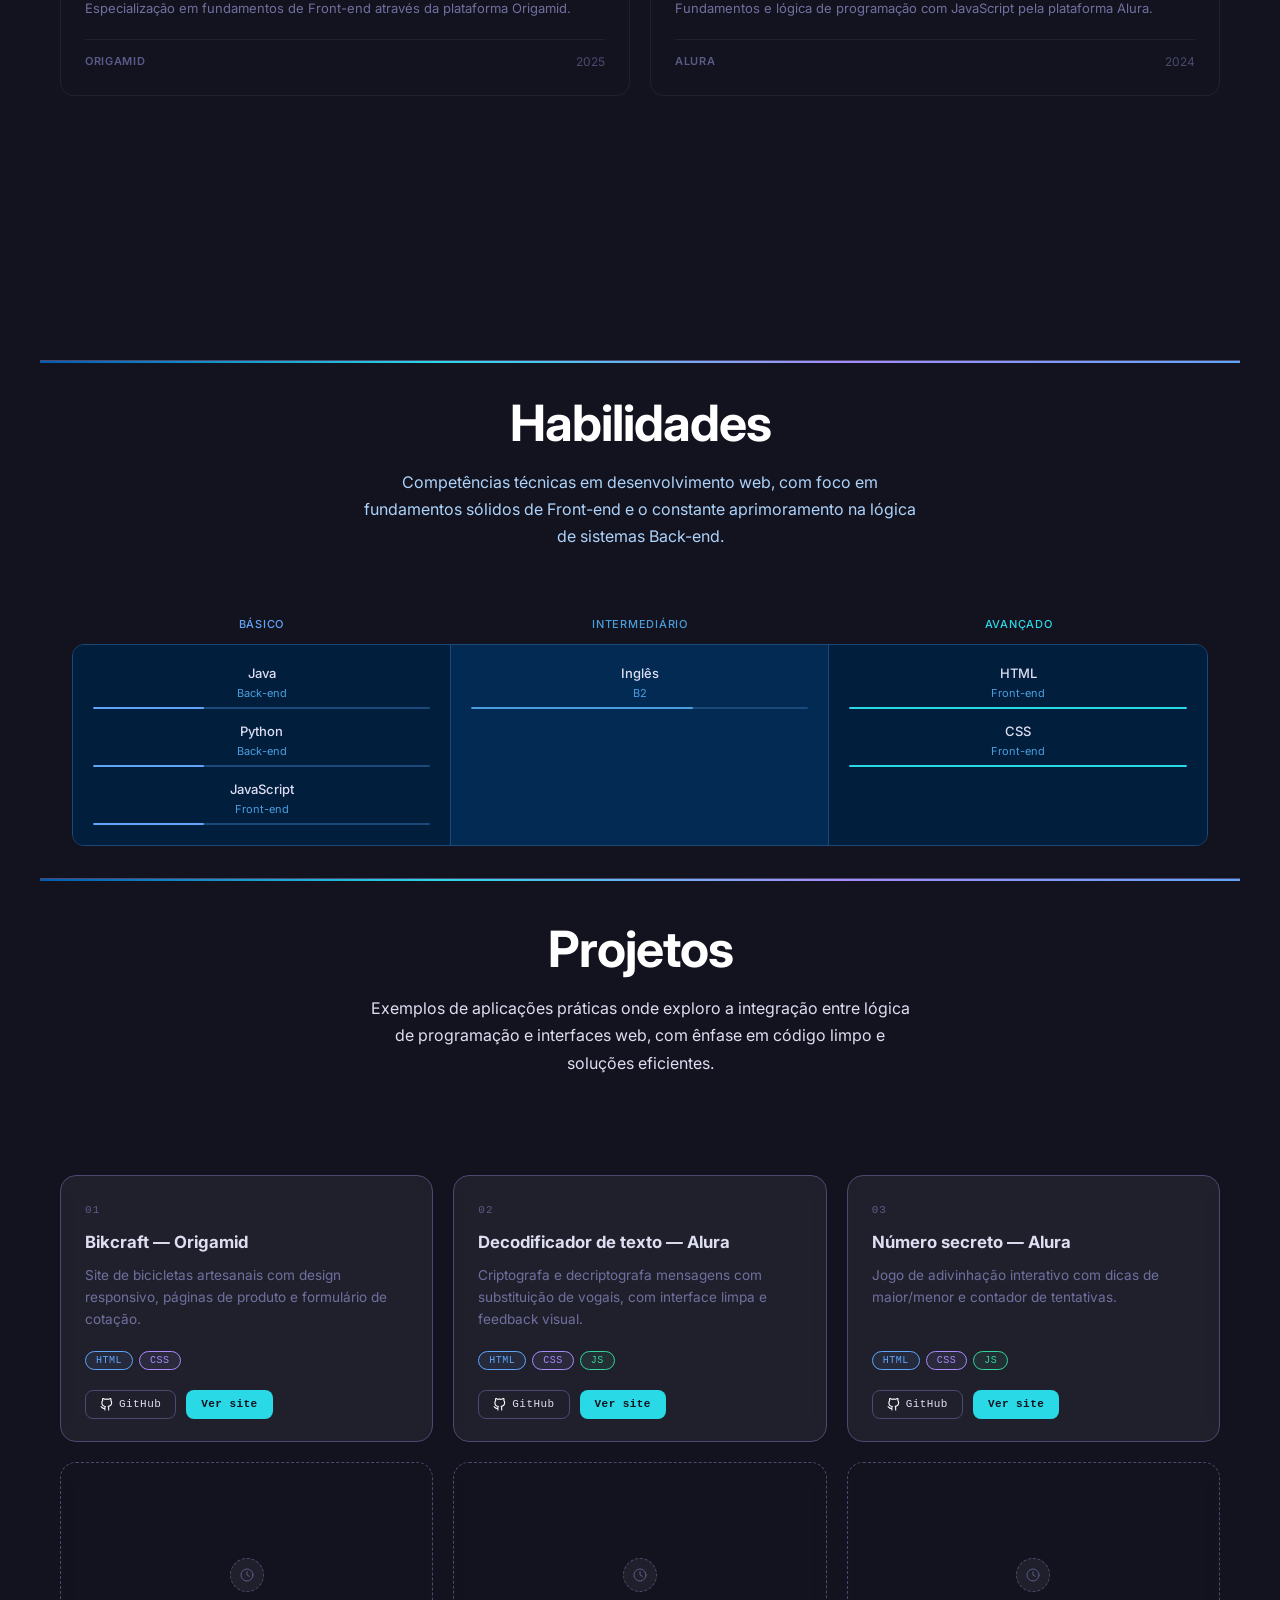
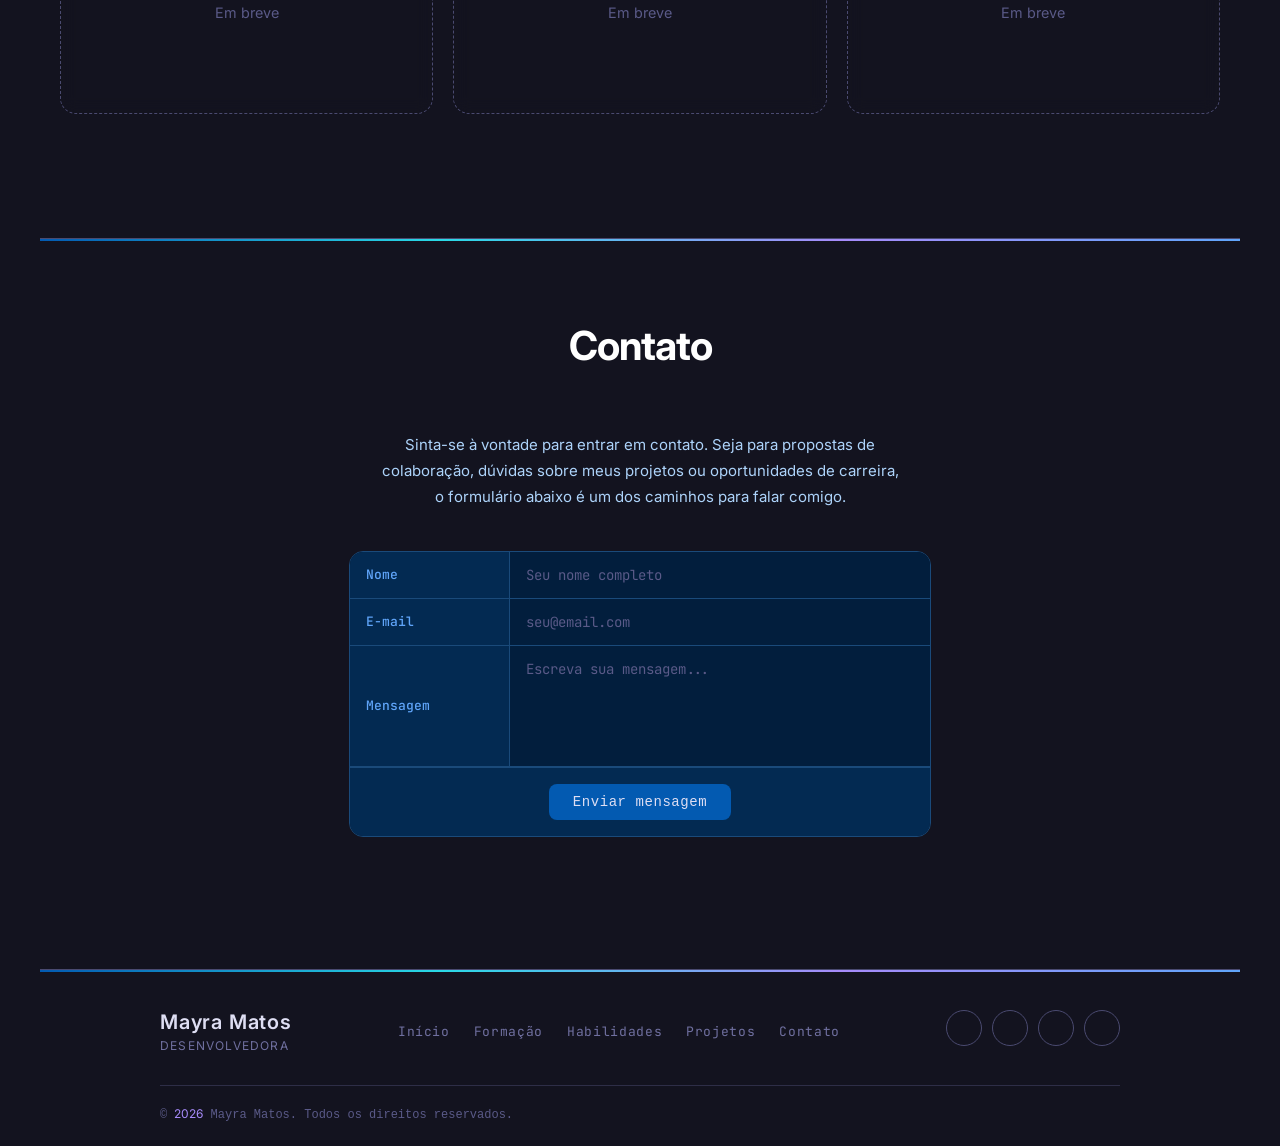
==== commit 8a8b023a: "Organizando arquivos na raiz do repositório" ====
--- a/index.html
+++ b/index.html
@@ -13,7 +13,7 @@
     <header>
         <nav class="menu-container">
             <div class="logo-menu">
-                <a href="#intro">Dev Matos
+                <a href="#intro">Dev Matos</a>
             </div>
             <ul class="menu">
                 <li><a href="#formacao">Formação</a></li>
@@ -26,7 +26,7 @@
     <main class="intro-bg container" id="intro">
         <div class="intro">
             <div>
-                <img src="img/may-bg.png" alt="" width="350px">
+                <img src="img/may-bg.png" alt="Foto sorrindo" width="350">
             </div>
             <div class="info">
                 <h1>Mayra Matos</h1>
@@ -34,7 +34,7 @@
                 <p>Olá! Eu sou a Mayra Cristine Ribeiro Matos. Sou graduada em Publicidade e Propaganda, <br> área que me deu uma base sólida em comunicação e estética, mas foi no desenvolvimento <br> de software que encontrei meu verdadeiro propósito profissional. Hoje, curso Ciência da <br> Computação para consolidar essa transição de carreira.</p>
                 <p>Meu objetivo é consolidar minha carreira como desenvolvedora Full-stack. Busco dominar <br> o ciclo completo de desenvolvimento, utilizando meu raciocínio lógico para estruturar o <br> Back-end e garantindo que essa inteligência seja aplicada de forma funcional e eficiente <br> no Front-end. Estou empenhada em construir soluções tecnológicas robustas e integradas, <br> explorando todas as camadas de uma aplicação.</p>
                 <div class="btn-sobre">
-                    <a href="">Baixar CV</a>
+                    <a href="file:///C:/Users/909157/Downloads/Profile.pdf" download="">Baixar CV</a>
                     <a class="btn-projeto" href="#projetos">Ver meus projetos</a>
                 </div>
             </div>
@@ -135,7 +135,7 @@
             </div>
         </div>
      </section>
-     <section id="projetos">
+     <section id="projetos" class="projetos container">
         <div class="projetos-container">
         <h2>Projetos</h2>
         <p>Exemplos de aplicações práticas onde exploro a integração entre lógica de programação e interfaces web, com ênfase em código limpo e soluções eficientes.</p>
@@ -211,22 +211,55 @@
             </div>
         </div>
     </section>
-    <section id="contato">
-        <h2>Contato</h2>
-        <p>Feel free to reach out to me!</p>
-        <div>
-            <form action="">
-                <label for="nome" id="nome"> Nome</label>
-                <input type="text">
-                <label for="email" id="email"> E-mail </label>
-                <input type="email">
-                <label for="mensagem"> Mensagem </label>
-                <textarea name="mensagem" id="mensagem" rows="5"></textarea>
-            </form>
-        </div>
+    <section id="contato" class="contato-bg container">
+        <div class="contato-container">
+            <h2>Contato</h2>
+            <p class="descricao">Sinta-se à vontade para entrar em contato. Seja para propostas de colaboração, dúvidas sobre meus projetos ou oportunidades de carreira, o formulário abaixo é um dos caminhos para falar comigo.</p>
+        </div>
+        <form action="#" method="post" class="form">
+            <div class="grade-contato formulario-bg">
+            <label for="nome">Nome</label>
+            <input type="text" id="nome" name="nome" placeholder="Seu nome completo" required>
+            </div>
+            <div class="grade-contato formulario-bg">
+            <label for="email">E-mail</label>
+            <input type="email" id="email" name="email" placeholder="seu@email.com" required>
+            </div>
+            <div class="grade-contato formulario-bg">
+            <label for="mensagem">Mensagem</label>
+            <textarea name="mensagem" id="mensagem" rows="5" placeholder="Escreva sua mensagem..." required></textarea>
+            </div>
+            <div class="form-rodape">
+            <button type="submit" class="btn btn-enviar">Enviar mensagem</button>
+            </div>
+        </form>
     </section>
-    <footer>
-        <p>&copy; 2023 Mayra Matos. All rights reserved.</p>
-    </footer>
+    <footer class="container">
+    <div class="rodape-conteudo">
+        <div class="rodape-topo">
+            <div class="rodape-marca">
+                <div class="nome">Mayra Matos</div>
+                <div class="funcao">Desenvolvedora</div>
+            </div>
+            <nav class="rodape-links">
+                <a href="#intro">Início</a>
+                <a href="#formacao">Formação</a>
+                <a href="#habilidades">Habilidades</a>
+                <a href="#projetos">Projetos</a>
+                <a href="#contato">Contato</a>
+            </nav>
+            <div class="rodape-sociais">
+                <a href="https://github.com/mayramatos" class="icone-social" aria-label="GitHub"><i class="ti ti-brand-github"></i></a>
+                <a href="https://www.linkedin.com/in/mayra-matos/" class="icone-social" aria-label="LinkedIn"><i class="ti ti-brand-linkedin"></i></a>
+                <a href="https://www.instagram.com/" class="icone-social" aria-label="Instagram"><i class="ti ti-brand-instagram"></i></a>
+                <a href="mailto:mayrarmatos@gmail.com" class="icone-social" aria-label="Email"><i class="ti ti-mail"></i></a>
+            </div>
+        </div>
+        <div class="rodape-divisor"></div>
+        <div class="rodape-base">
+            <p class="direitos-autorais">&copy; <span>2026</span> Mayra Matos. Todos os direitos reservados.</p>
+        </div>
+    </div>
+</footer>
 </body>
 </html>
--- a/style.css
+++ b/style.css
@@ -1,6 +1,10 @@
-@import './geral.css';
-@import './header.css';
-@import './main.css';
-@import './experiencia.css';
-@import './formacao.css';
-@import './footer.css';+@import 'css/geral.css';
+@import 'css/header.css';
+@import 'css/intro.css';
+@import 'css/formacao.css';
+@import 'css/habilidades.css';
+@import 'css/projetos.css';
+@import 'css/contato.css';
+@import 'css/footer.css';
+@import 'css/cores.css';
+
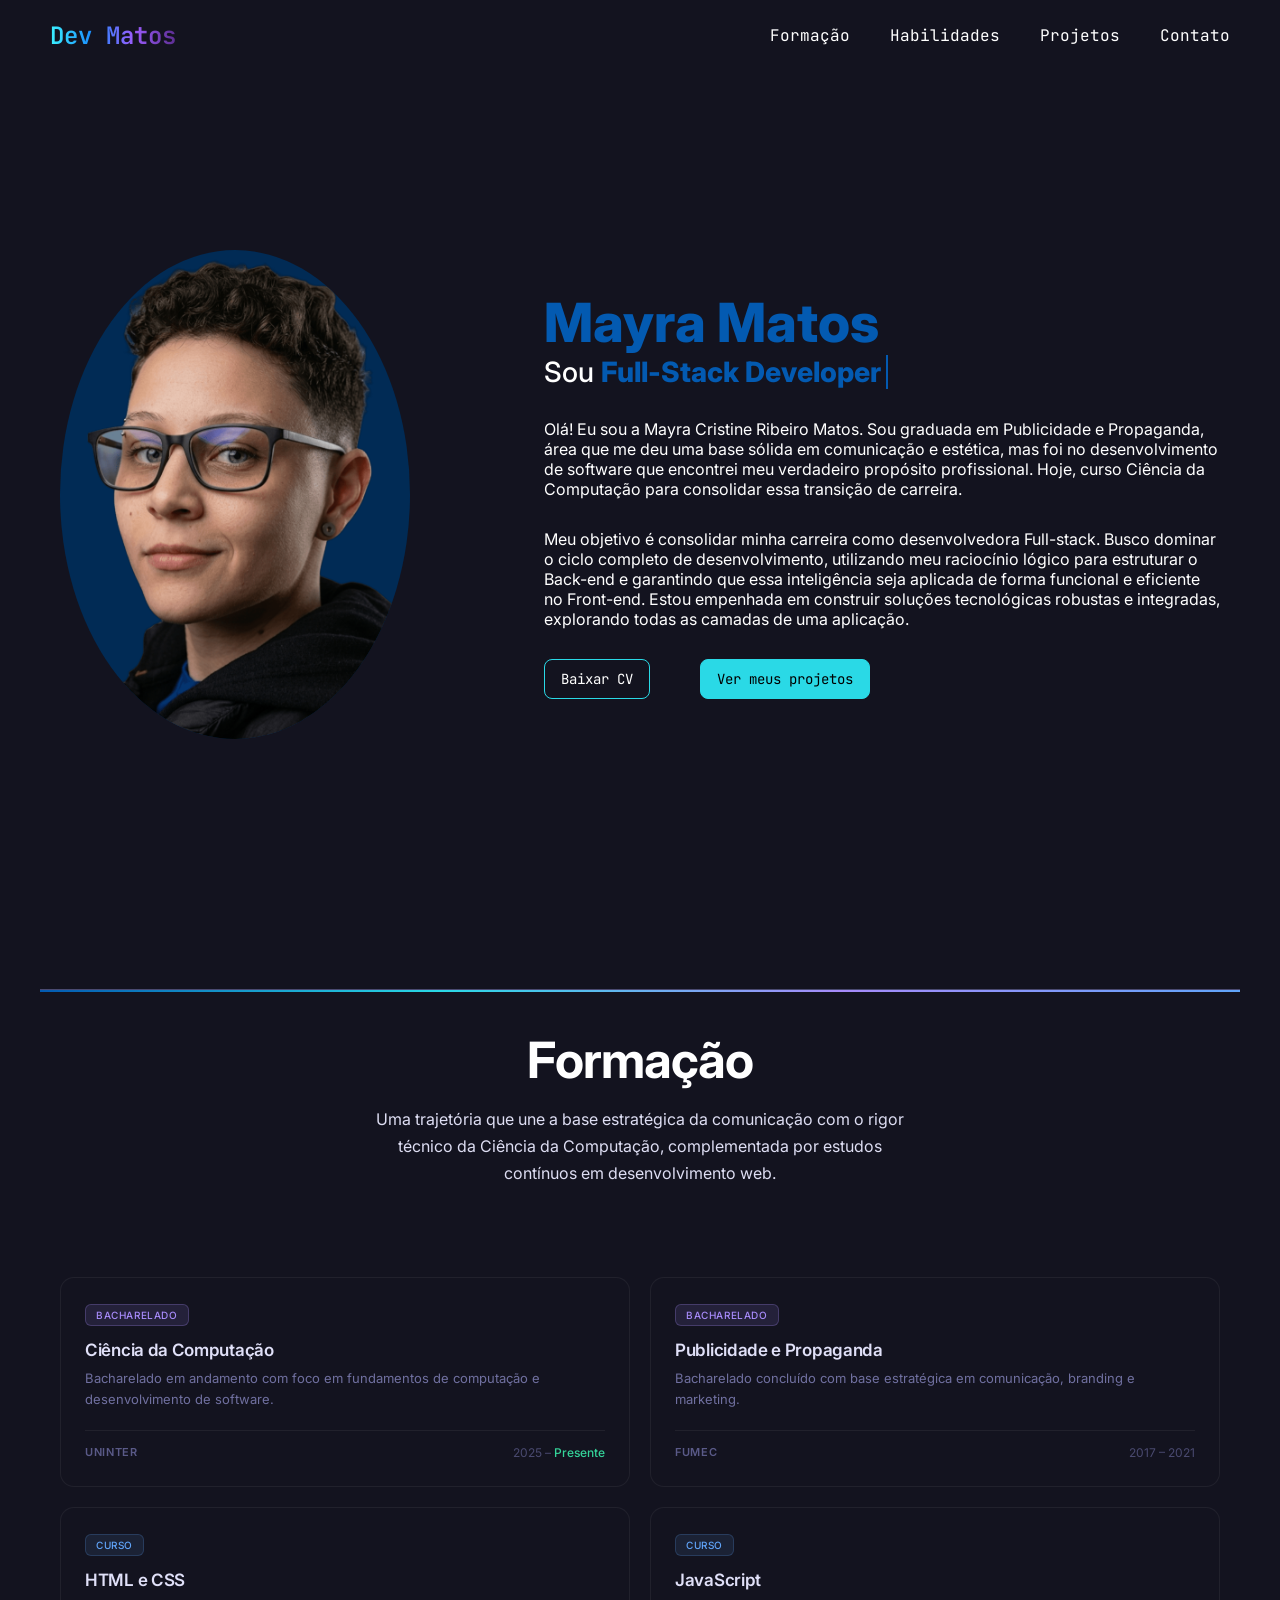
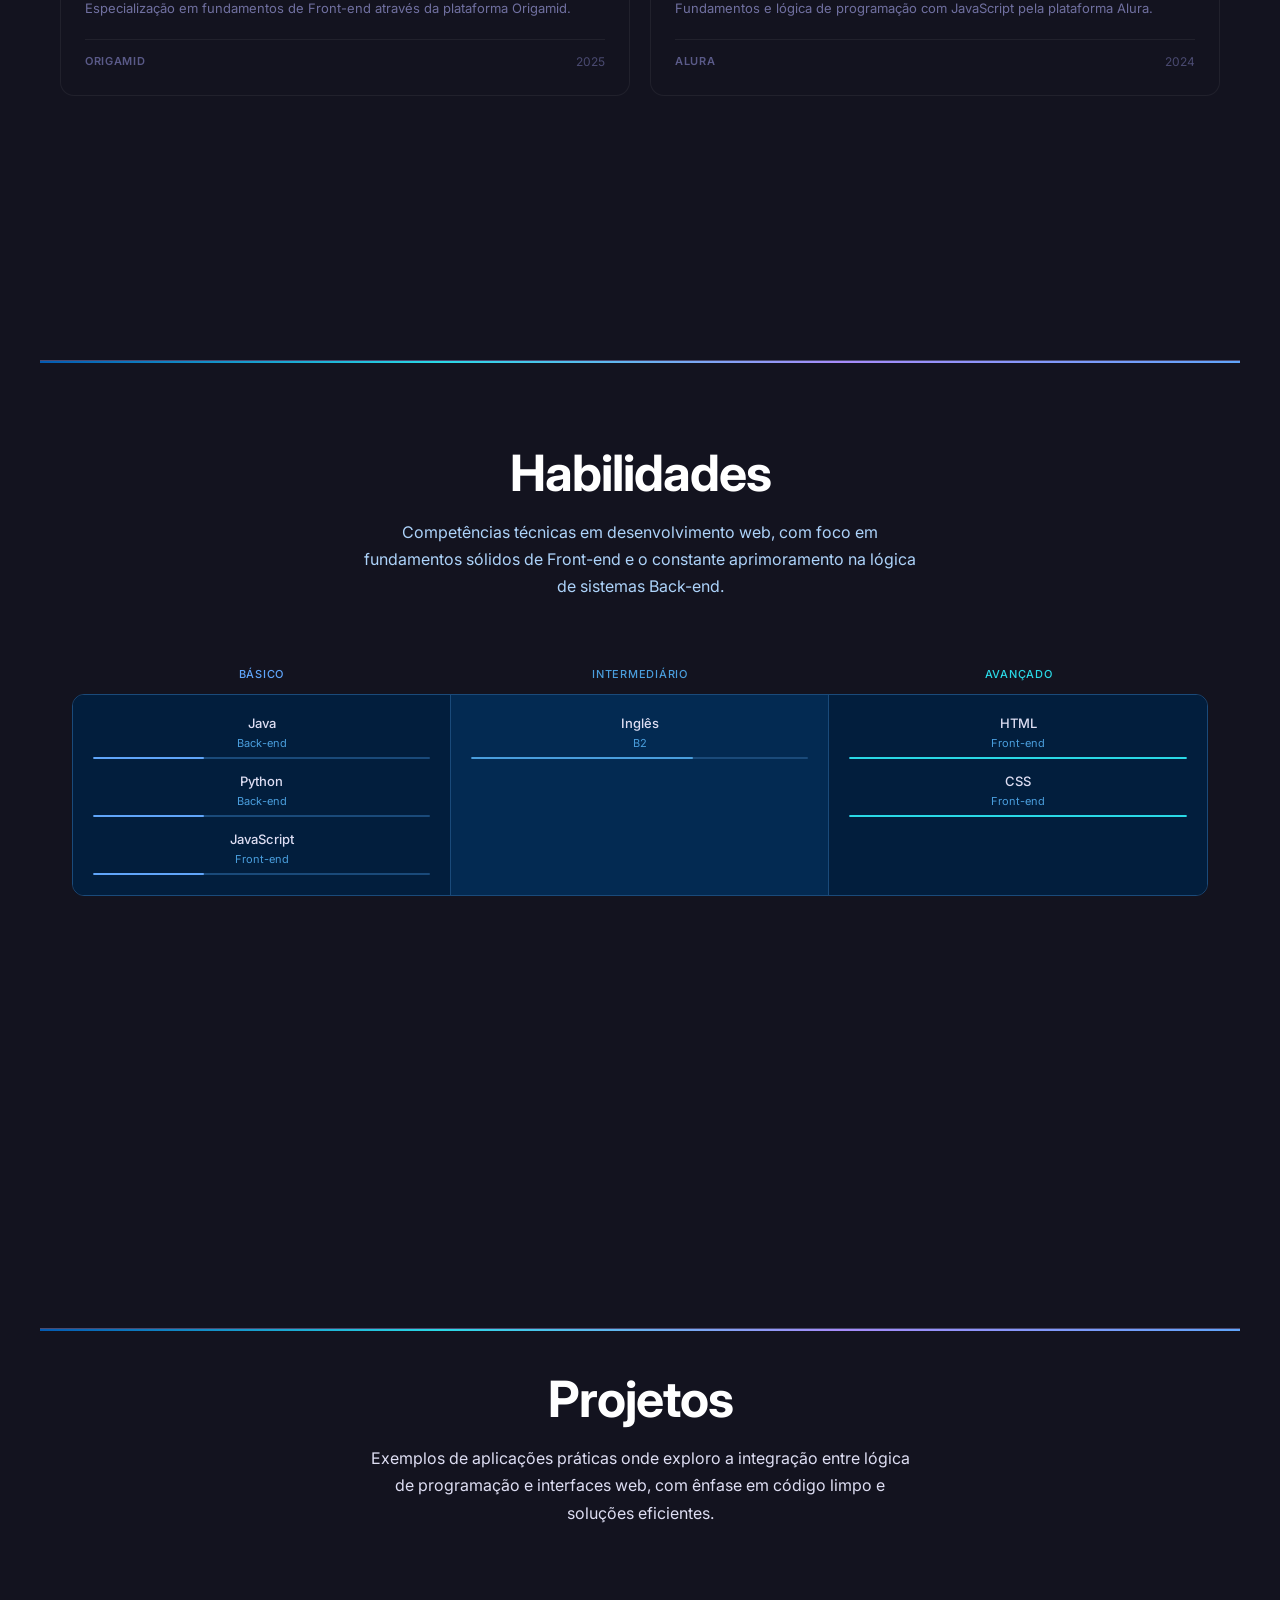
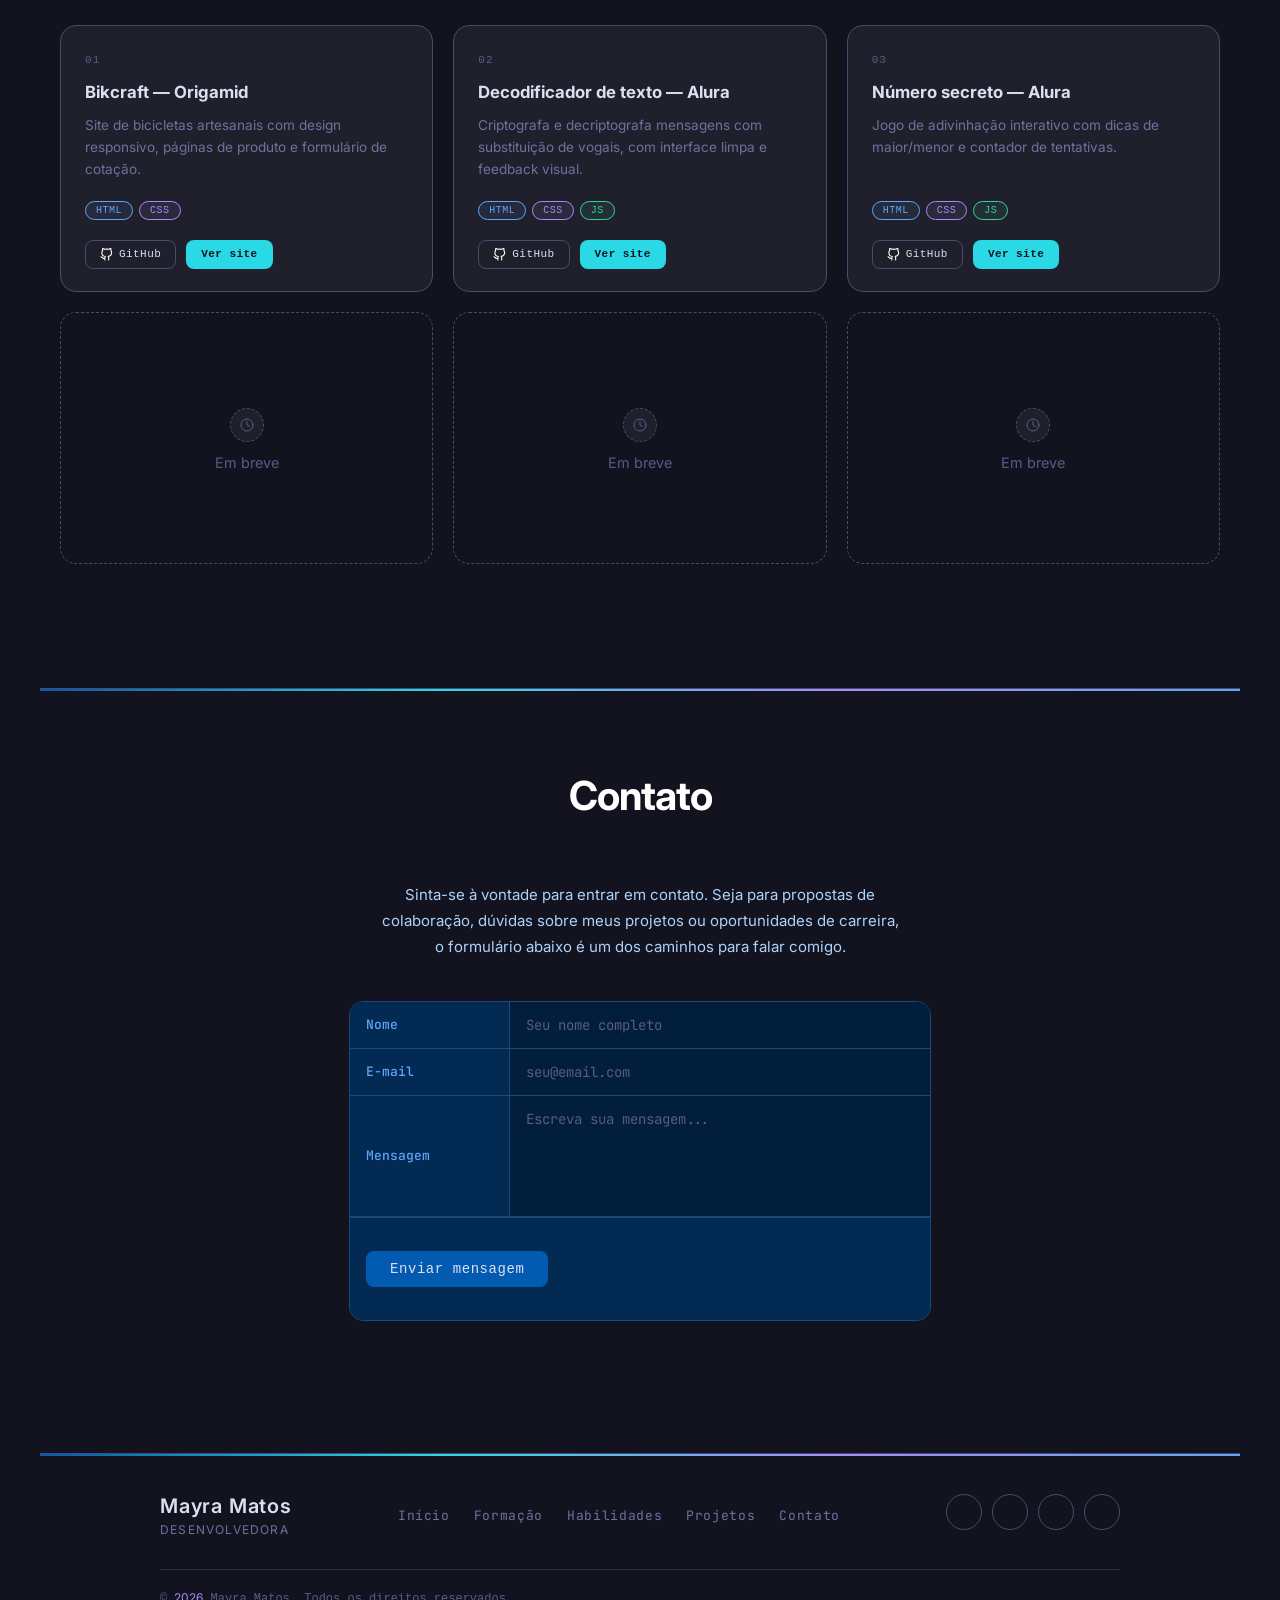
==== commit f072f18c: "Validação do formulário" ====
--- a/index.html
+++ b/index.html
@@ -153,7 +153,7 @@
                 <a class="btn btn-github" href="https://github.com/mayramatos/bikcraft" target="_blank">
                 <svg class="ico" viewBox="0 0 24 24" fill="none" stroke="currentColor" stroke-width="2" stroke-linecap="round" stroke-linejoin="round"><path d="M9 19c-5 1.5-5-2.5-7-3m14 6v-3.87a3.37 3.37 0 0 0-.94-2.61c3.14-.35 6.44-1.54 6.44-7A5.44 5.44 0 0 0 20 4.77 5.07 5.07 0 0 0 19.91 1S18.73.65 16 2.48a13.38 13.38 0 0 0-7 0C6.27.65 5.09 1 5.09 1A5.07 5.07 0 0 0 5 4.77a5.44 5.44 0 0 0-1.5 3.78c0 5.42 3.3 6.61 6.44 7A3.37 3.37 0 0 0 9 18.13V22"/></svg>
                     GitHub </a>
-                <a class="btn btn-site" href="https://vercel.com/mayra-cristine-ribeiro-matos-projects/bikcraft" target="_blank">
+                <a class="btn btn-site" href="https://bikcraft-bice-psi.vercel.app" target="_blank">
                     Ver site</a>
             </div>
             </div>
@@ -170,7 +170,7 @@
                 <a class="btn btn-github" href="https://github.com/mayramatos/decodificador-de-texto-alura" target="_blank">
                 <svg class="ico" viewBox="0 0 24 24" fill="none" stroke="currentColor" stroke-width="2" stroke-linecap="round" stroke-linejoin="round"><path d="M9 19c-5 1.5-5-2.5-7-3m14 6v-3.87a3.37 3.37 0 0 0-.94-2.61c3.14-.35 6.44-1.54 6.44-7A5.44 5.44 0 0 0 20 4.77 5.07 5.07 0 0 0 19.91 1S18.73.65 16 2.48a13.38 13.38 0 0 0-7 0C6.27.65 5.09 1 5.09 1A5.07 5.07 0 0 0 5 4.77a5.44 5.44 0 0 0-1.5 3.78c0 5.42 3.3 6.61 6.44 7A3.37 3.37 0 0 0 9 18.13V22"/></svg>
                     GitHub</a>
-                <a class="btn btn-site" href="https://vercel.com/mayra-cristine-ribeiro-matos-projects/bikcraft" target="_blank">
+                <a class="btn btn-site" href="https://decodificador-de-texto-mayra.vercel.app" target="_blank">
                     Ver site</a>
             </div>
             </div>
@@ -187,7 +187,7 @@
                 <a class="btn btn-github" href="https://github.com/mayramatos/jogo-numero-secreto" target="_blank">
                 <svg class="ico" viewBox="0 0 24 24" fill="none" stroke="currentColor" stroke-width="2" stroke-linecap="round" stroke-linejoin="round"><path d="M9 19c-5 1.5-5-2.5-7-3m14 6v-3.87a3.37 3.37 0 0 0-.94-2.61c3.14-.35 6.44-1.54 6.44-7A5.44 5.44 0 0 0 20 4.77 5.07 5.07 0 0 0 19.91 1S18.73.65 16 2.48a13.38 13.38 0 0 0-7 0C6.27.65 5.09 1 5.09 1A5.07 5.07 0 0 0 5 4.77a5.44 5.44 0 0 0-1.5 3.78c0 5.42 3.3 6.61 6.44 7A3.37 3.37 0 0 0 9 18.13V22"/></svg>
                     GitHub</a>
-                <a class="btn btn-site" href="https://vercel.com/mayra-cristine-ribeiro-matos-projects/bikcraft" target="_blank">
+                <a class="btn btn-site" href="https://jogo-numero-secreto-mayra.vercel.app" target="_blank">
                     Ver site</a>
             </div>
         </div>
@@ -231,6 +231,7 @@
             </div>
             <div class="form-rodape">
             <button type="submit" class="btn btn-enviar">Enviar mensagem</button>
+            <p id="form-feedback" class="form-feedback"></p>
             </div>
         </form>
     </section>
@@ -251,7 +252,7 @@
             <div class="rodape-sociais">
                 <a href="https://github.com/mayramatos" class="icone-social" aria-label="GitHub"><i class="ti ti-brand-github"></i></a>
                 <a href="https://www.linkedin.com/in/mayra-matos/" class="icone-social" aria-label="LinkedIn"><i class="ti ti-brand-linkedin"></i></a>
-                <a href="https://www.instagram.com/" class="icone-social" aria-label="Instagram"><i class="ti ti-brand-instagram"></i></a>
+                <a href="https://www.instagram.com/maahmts" class="icone-social" aria-label="Instagram"><i class="ti ti-brand-instagram"></i></a>
                 <a href="mailto:mayrarmatos@gmail.com" class="icone-social" aria-label="Email"><i class="ti ti-mail"></i></a>
             </div>
         </div>
@@ -262,4 +263,5 @@
     </div>
 </footer>
 </body>
+<script src="script.js"></script>
 </html>
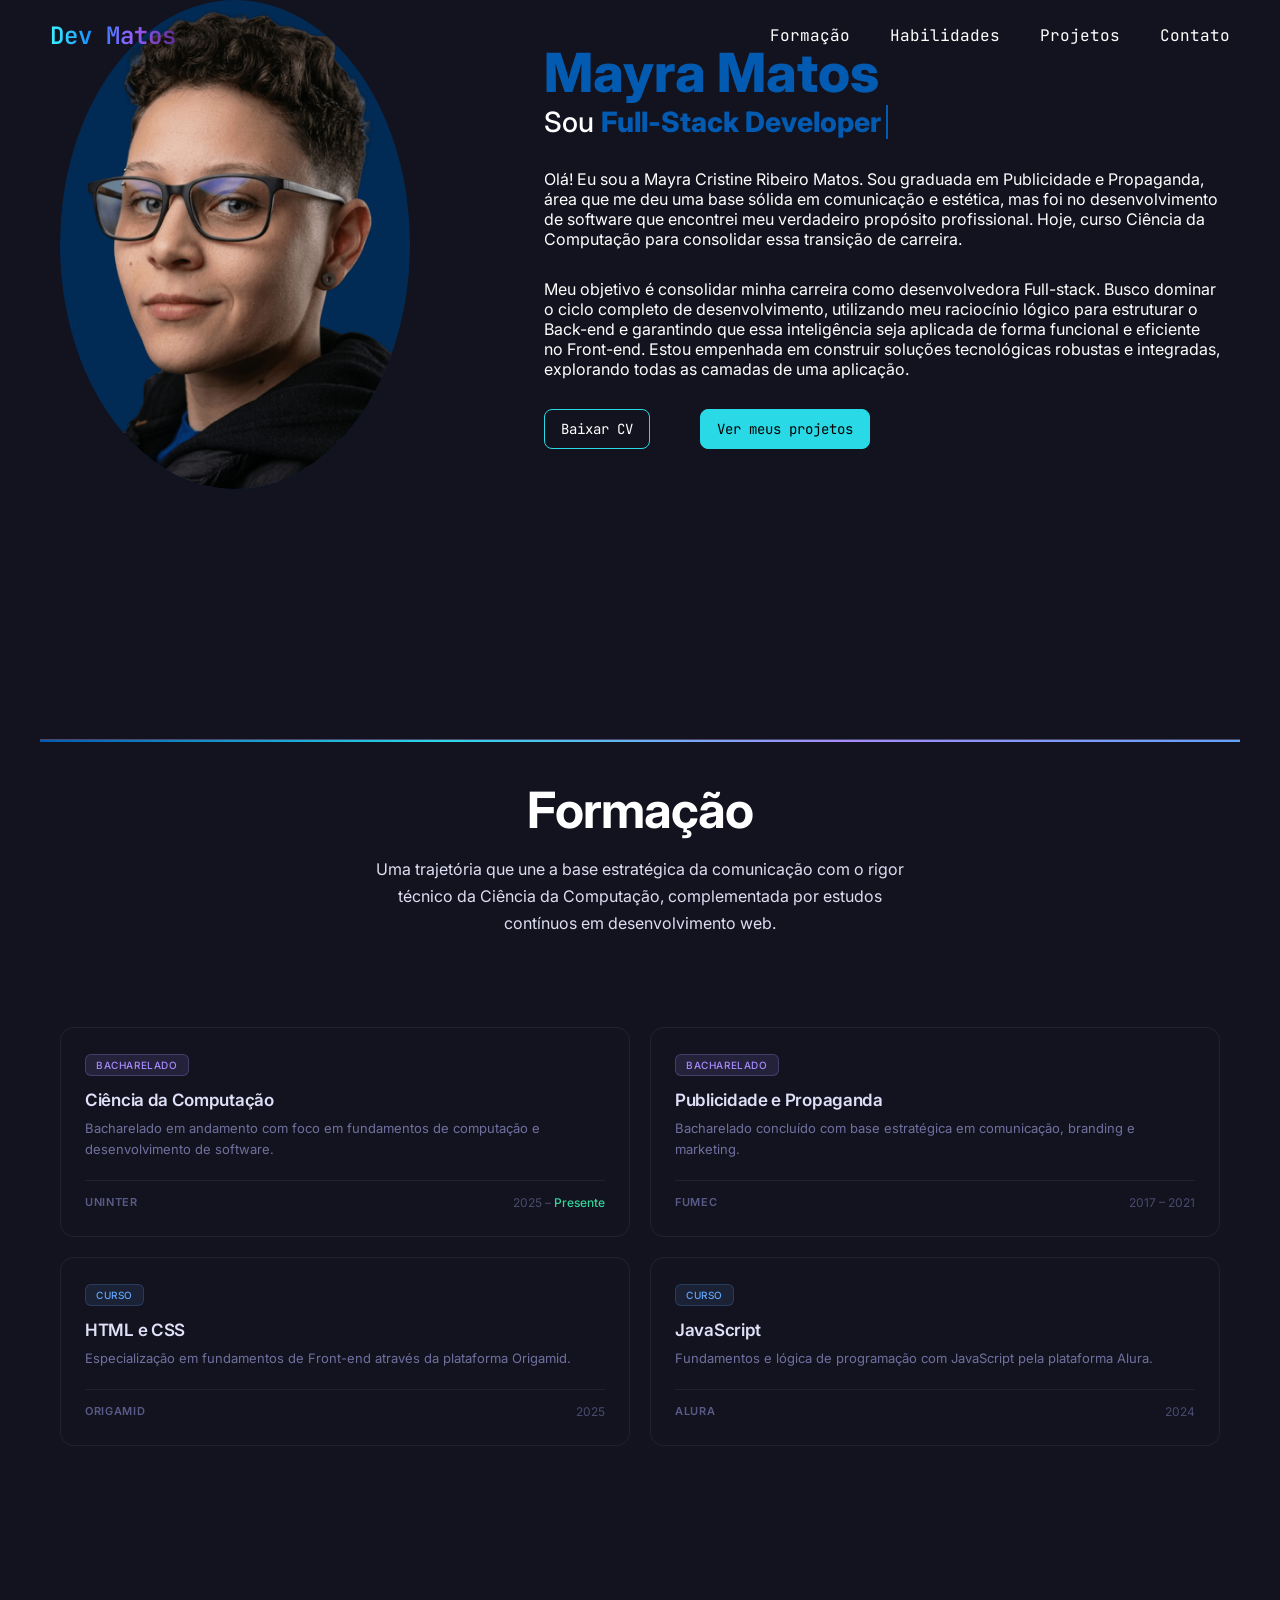
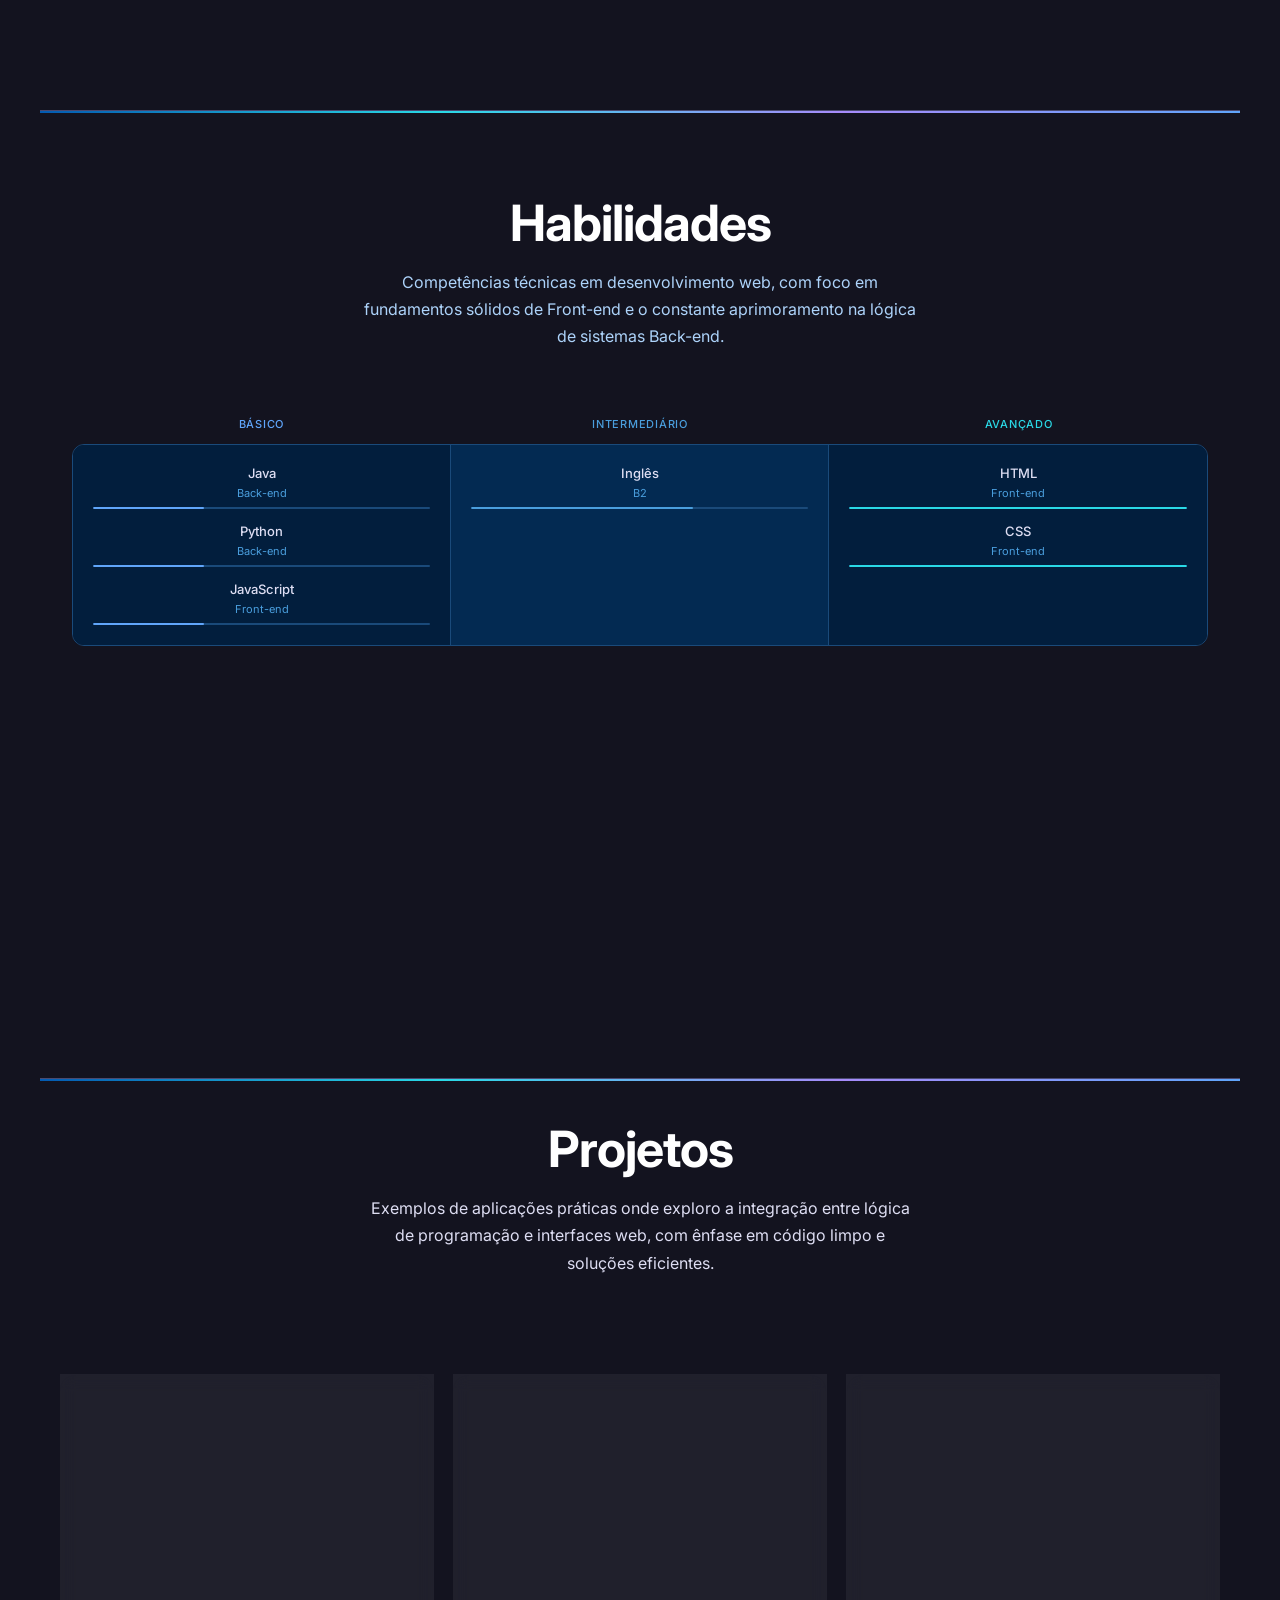
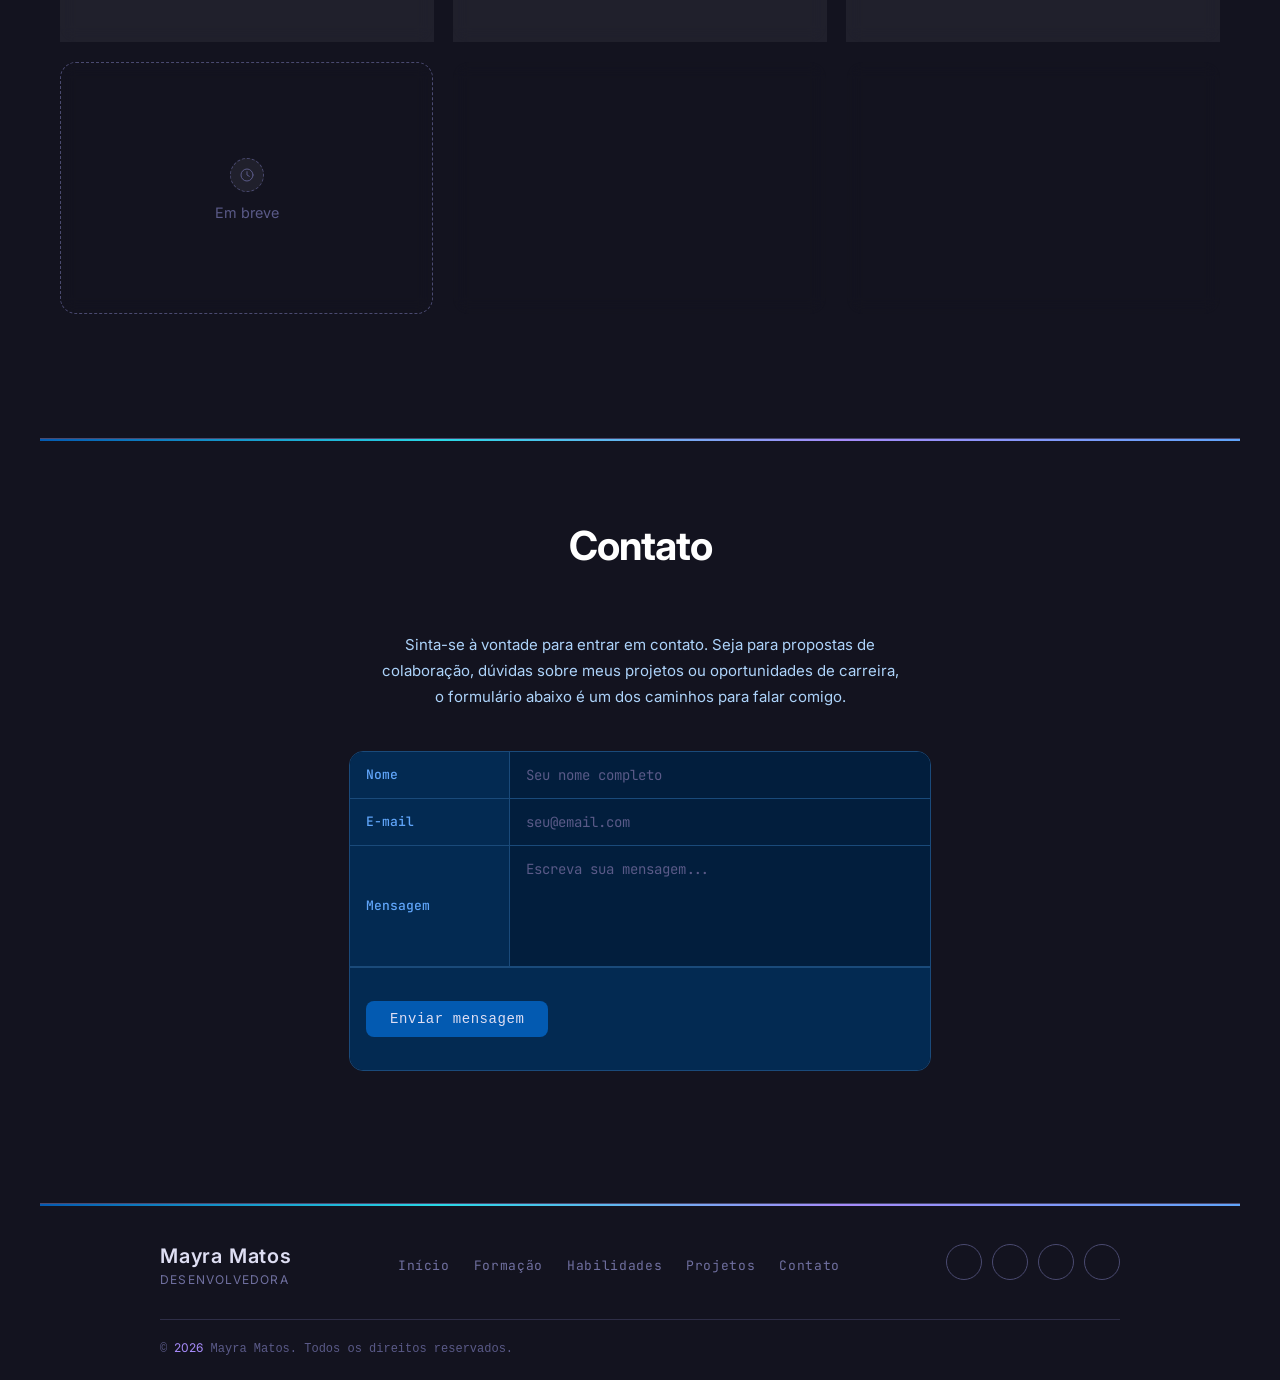
==== commit a06228de: "Ajustes na responsividade" ====
--- a/index.html
+++ b/index.html
@@ -11,18 +11,19 @@
 </head>
 <body>
     <header>
-        <nav class="menu-container">
-            <div class="logo-menu">
-                <a href="#intro">Dev Matos</a>
-            </div>
-            <ul class="menu">
-                <li><a href="#formacao">Formação</a></li>
-                <li><a href="#habilidades">Habilidades</a></li>
-                <li><a href="#projetos">Projetos</a></li>
-                <li><a href="#contato">Contato</a></li>
-            </ul>
-        </nav>
-    </header>
+    <nav class="menu-container">
+        <div class="logo-menu">
+            <a href="#intro">Dev Matos</a>
+        </div>
+
+        <ul class="menu">
+            <li><a href="#formacao">Formação</a></li>
+            <li><a href="#habilidades">Habilidades</a></li>
+            <li><a href="#projetos">Projetos</a></li>
+            <li><a href="#contato">Contato</a></li>
+        </ul>
+    </nav>
+</header>
     <main class="intro-bg container" id="intro">
         <div class="intro">
             <div>
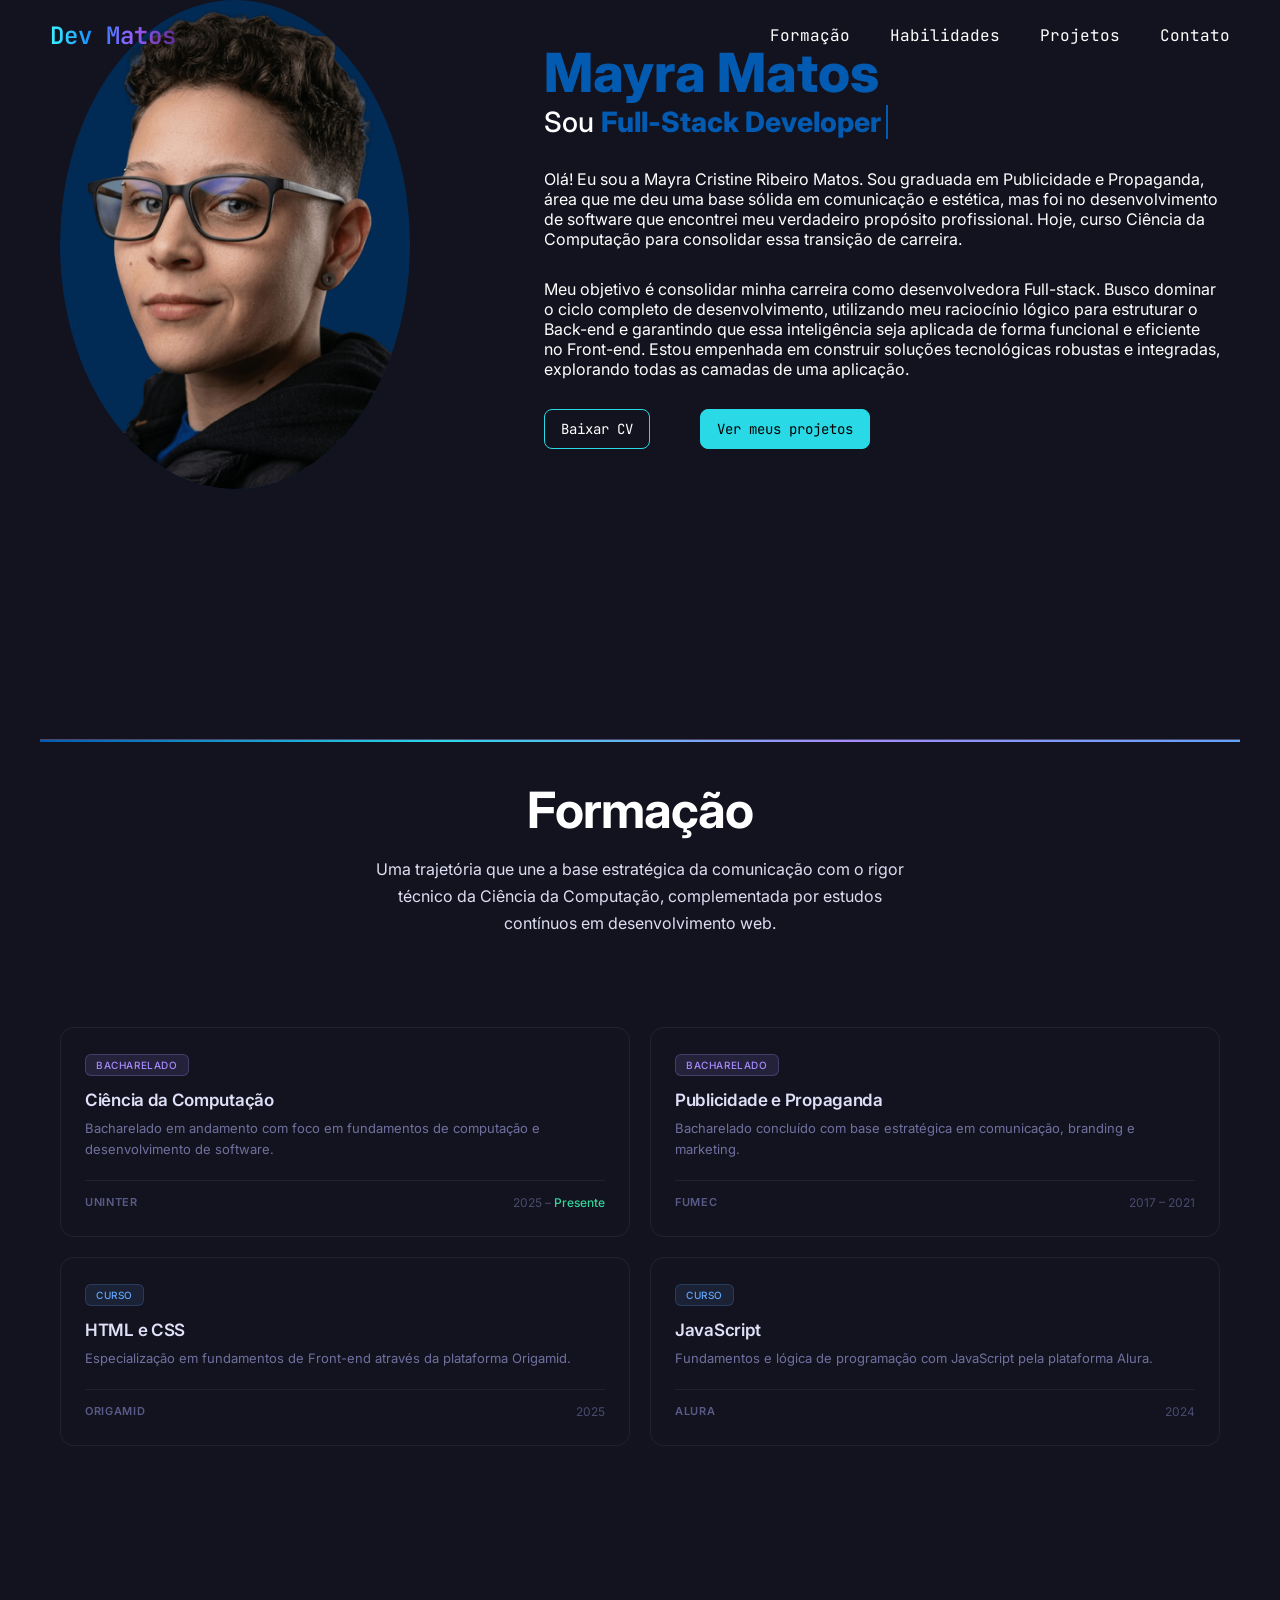
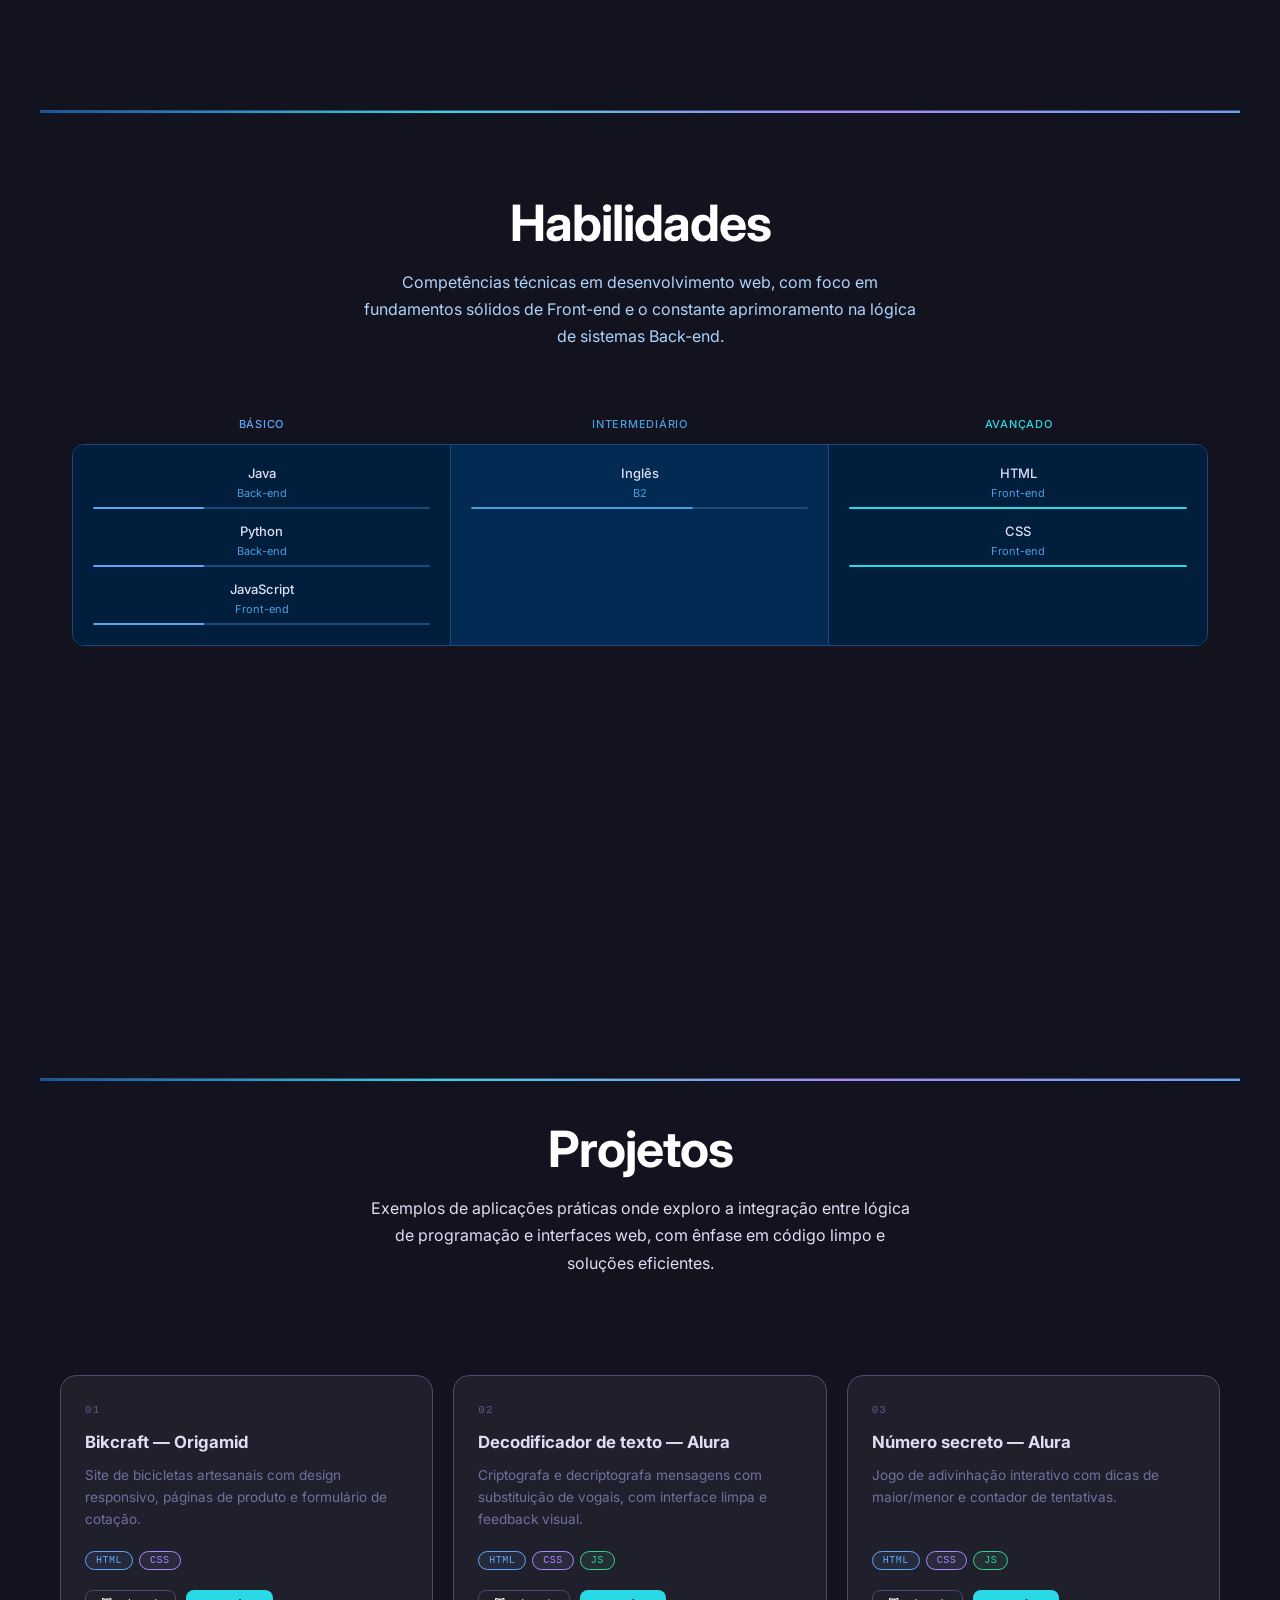
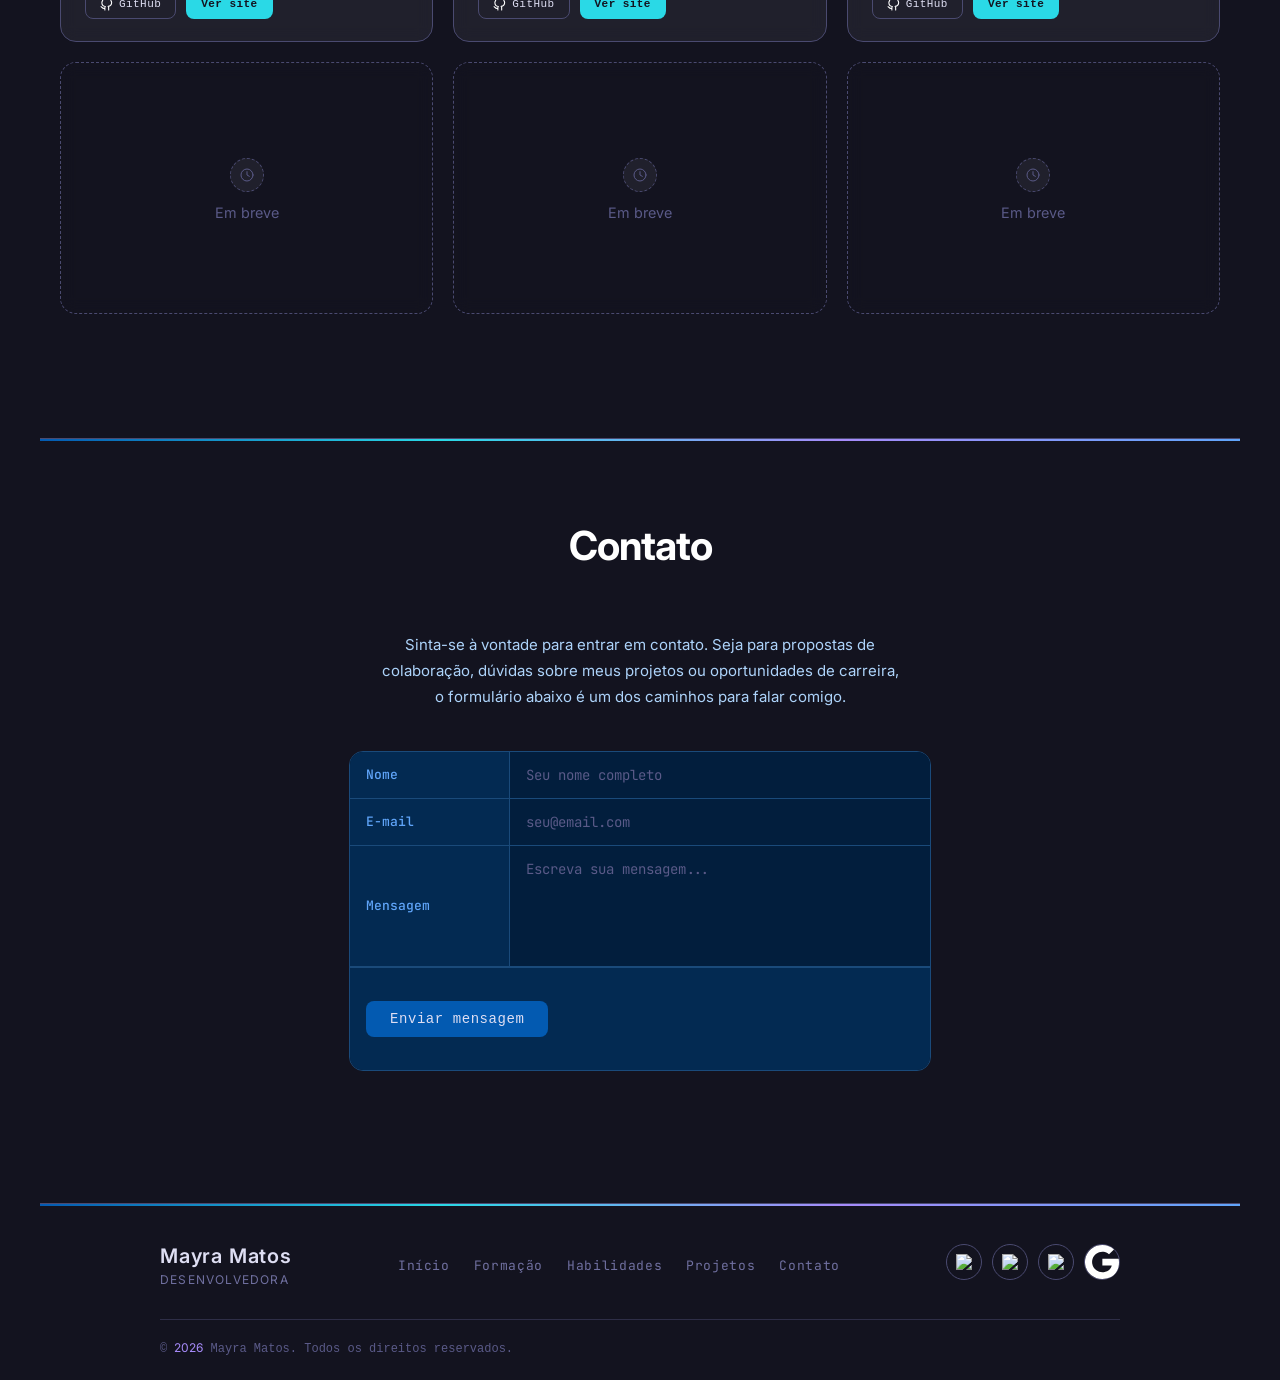
==== commit 3471ac12: "Ajustes na responsividade e footer" ====
--- a/index.html
+++ b/index.html
@@ -251,10 +251,10 @@
                 <a href="#contato">Contato</a>
             </nav>
             <div class="rodape-sociais">
-                <a href="https://github.com/mayramatos" class="icone-social" aria-label="GitHub"><i class="ti ti-brand-github"></i></a>
-                <a href="https://www.linkedin.com/in/mayra-matos/" class="icone-social" aria-label="LinkedIn"><i class="ti ti-brand-linkedin"></i></a>
-                <a href="https://www.instagram.com/maahmts" class="icone-social" aria-label="Instagram"><i class="ti ti-brand-instagram"></i></a>
-                <a href="mailto:mayrarmatos@gmail.com" class="icone-social" aria-label="Email"><i class="ti ti-mail"></i></a>
+                <a href="https://github.com/mayramatos" class="icone-social" aria-label="GitHub"><img src="img/github.svg"></a>
+                <a href="https://www.linkedin.com/in/mayra-matos/" class="icone-social" aria-label="LinkedIn"><img src="img/linkedin.svg"></a>
+                <a href="https://www.instagram.com/maahmts" class="icone-social" aria-label="Instagram"><img src="img/instagram.svg"></a>
+                <a href="mailto:mayrarmatos@gmail.com" class="icone-social" aria-label="Email"><img src="img/Google.svg"></a>
             </div>
         </div>
         <div class="rodape-divisor"></div>
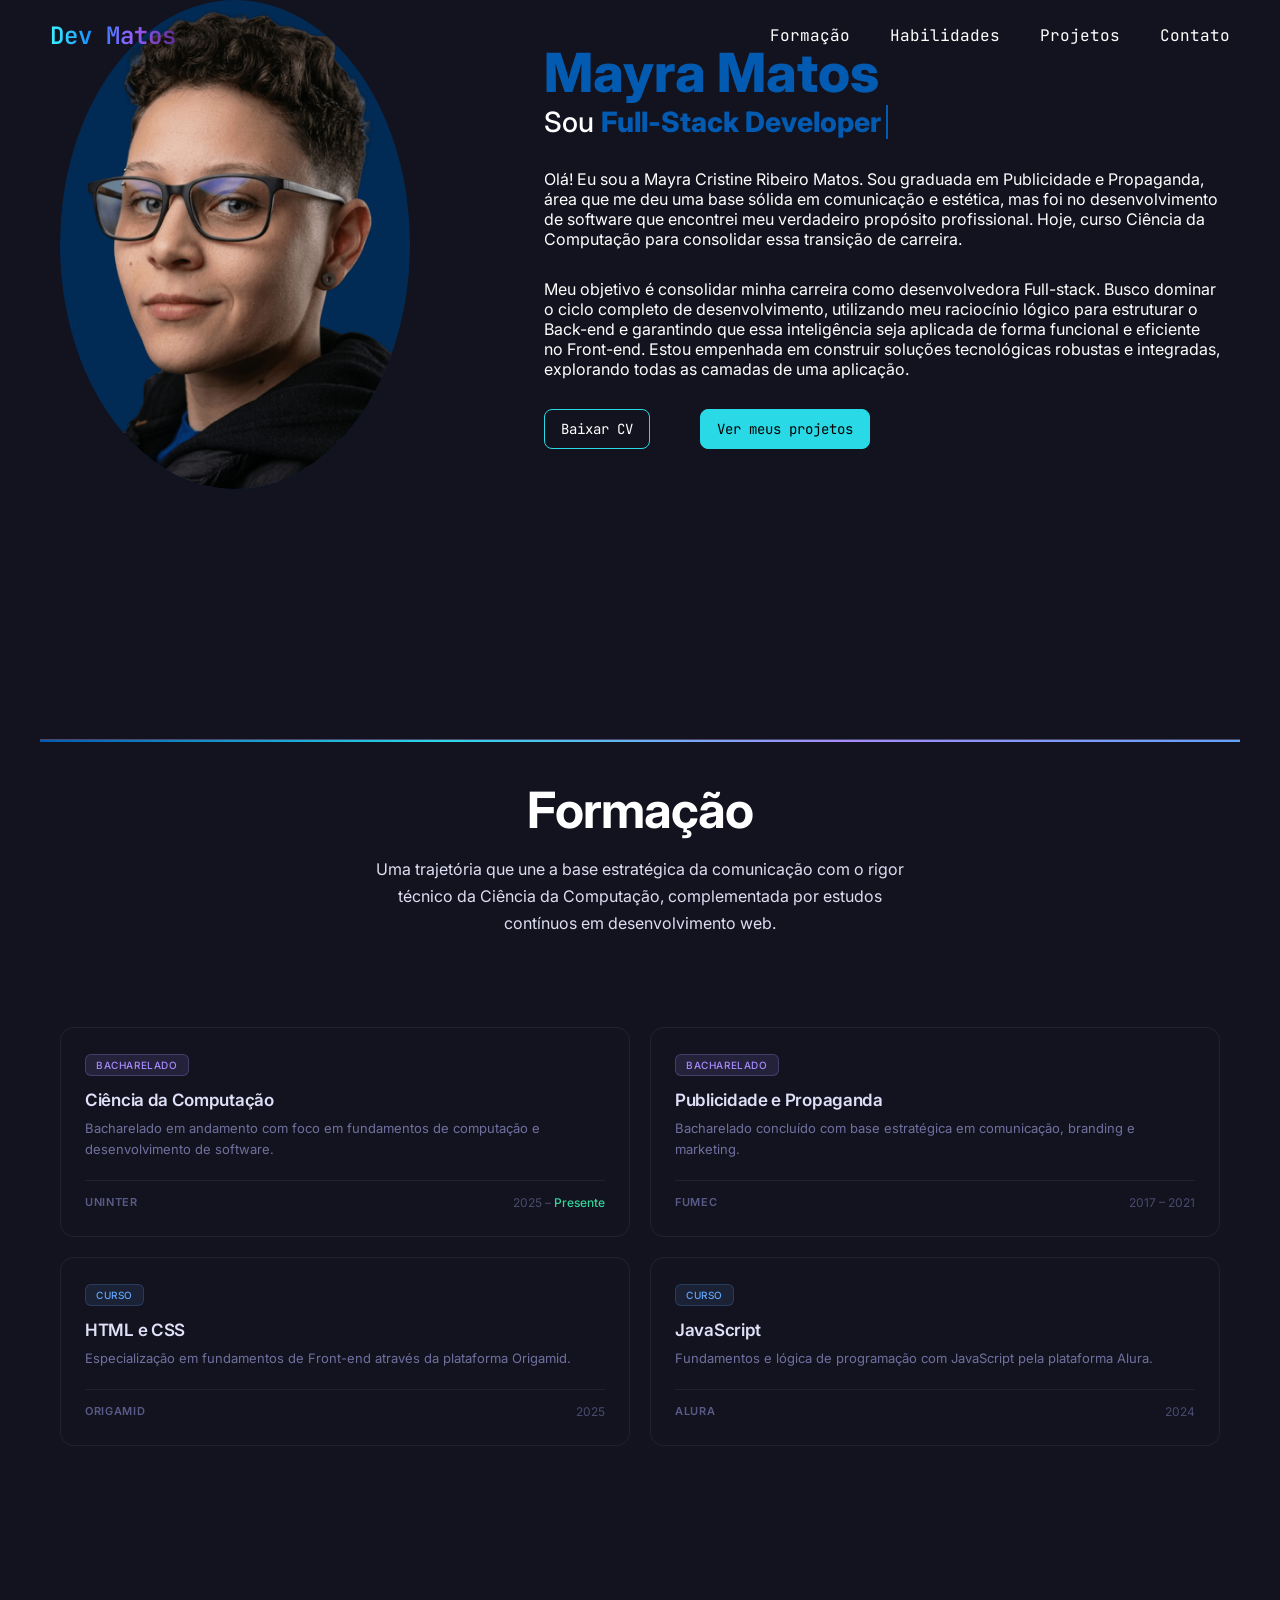
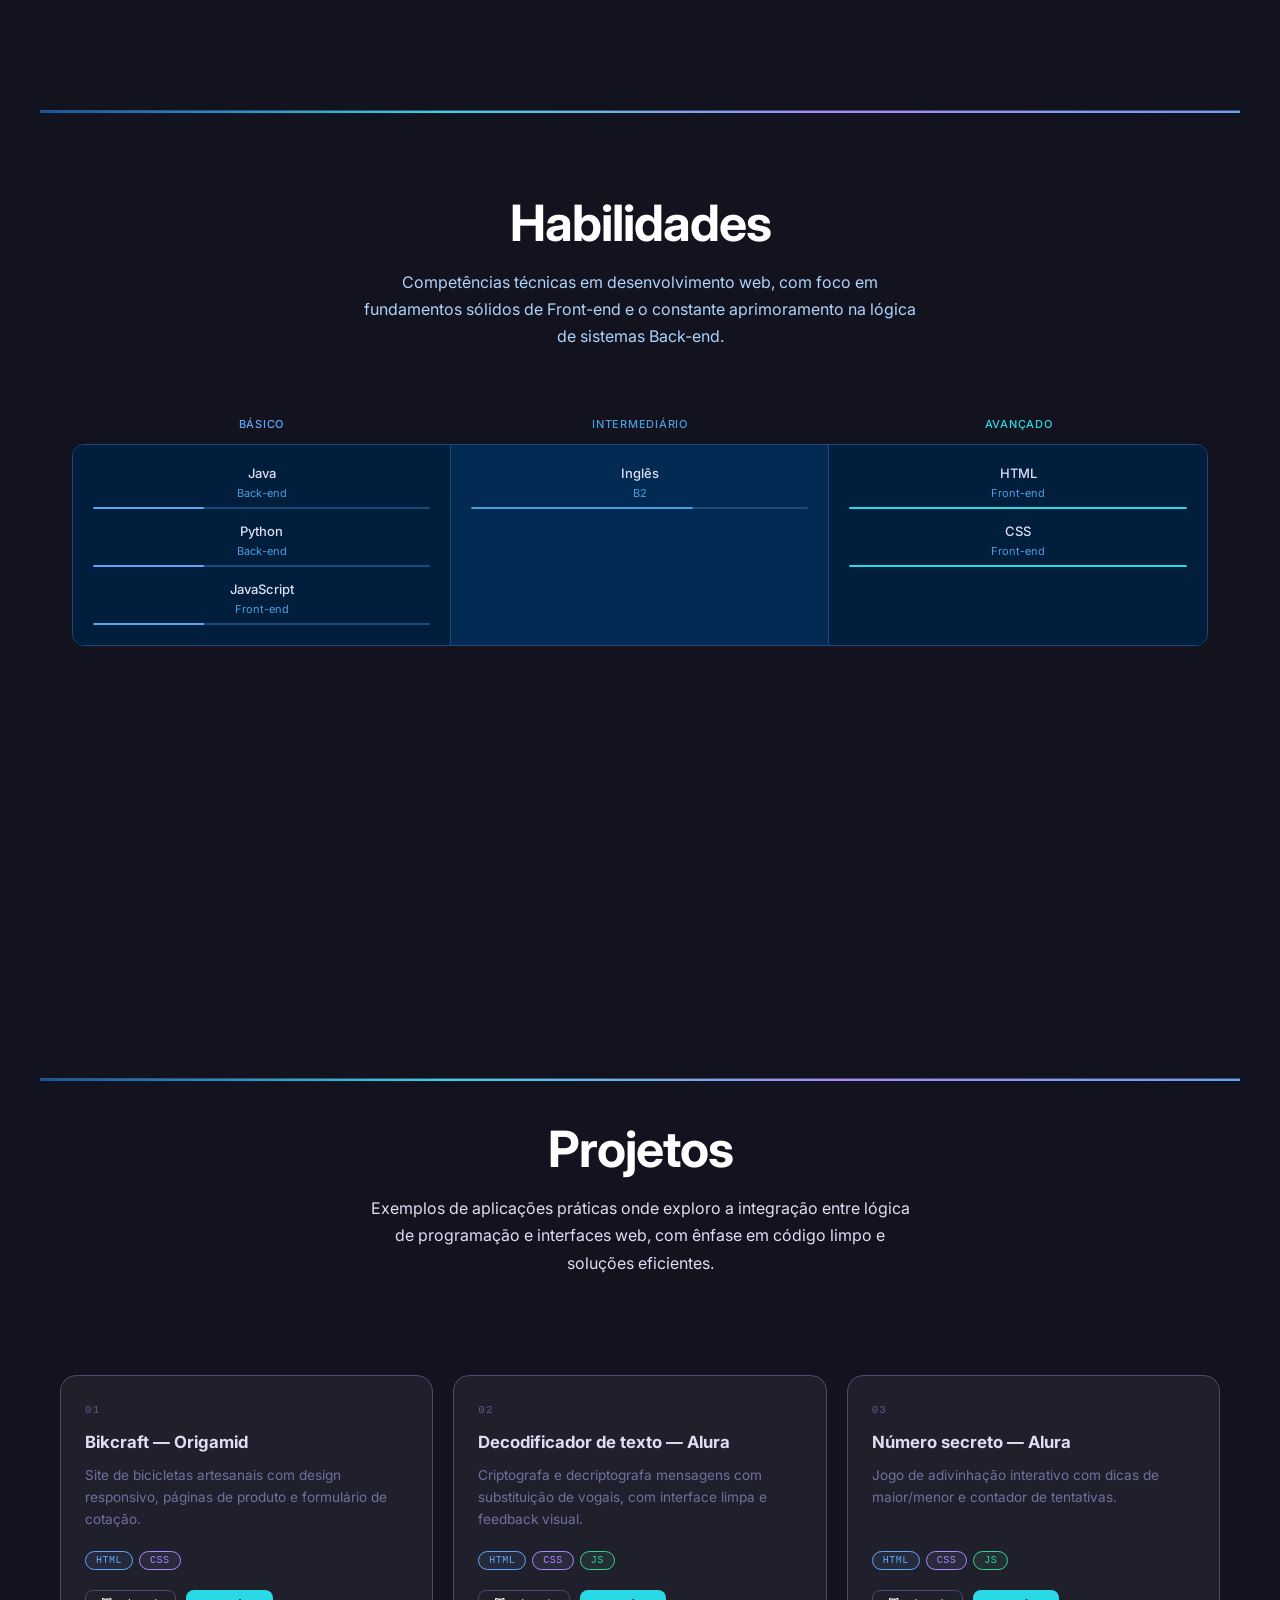
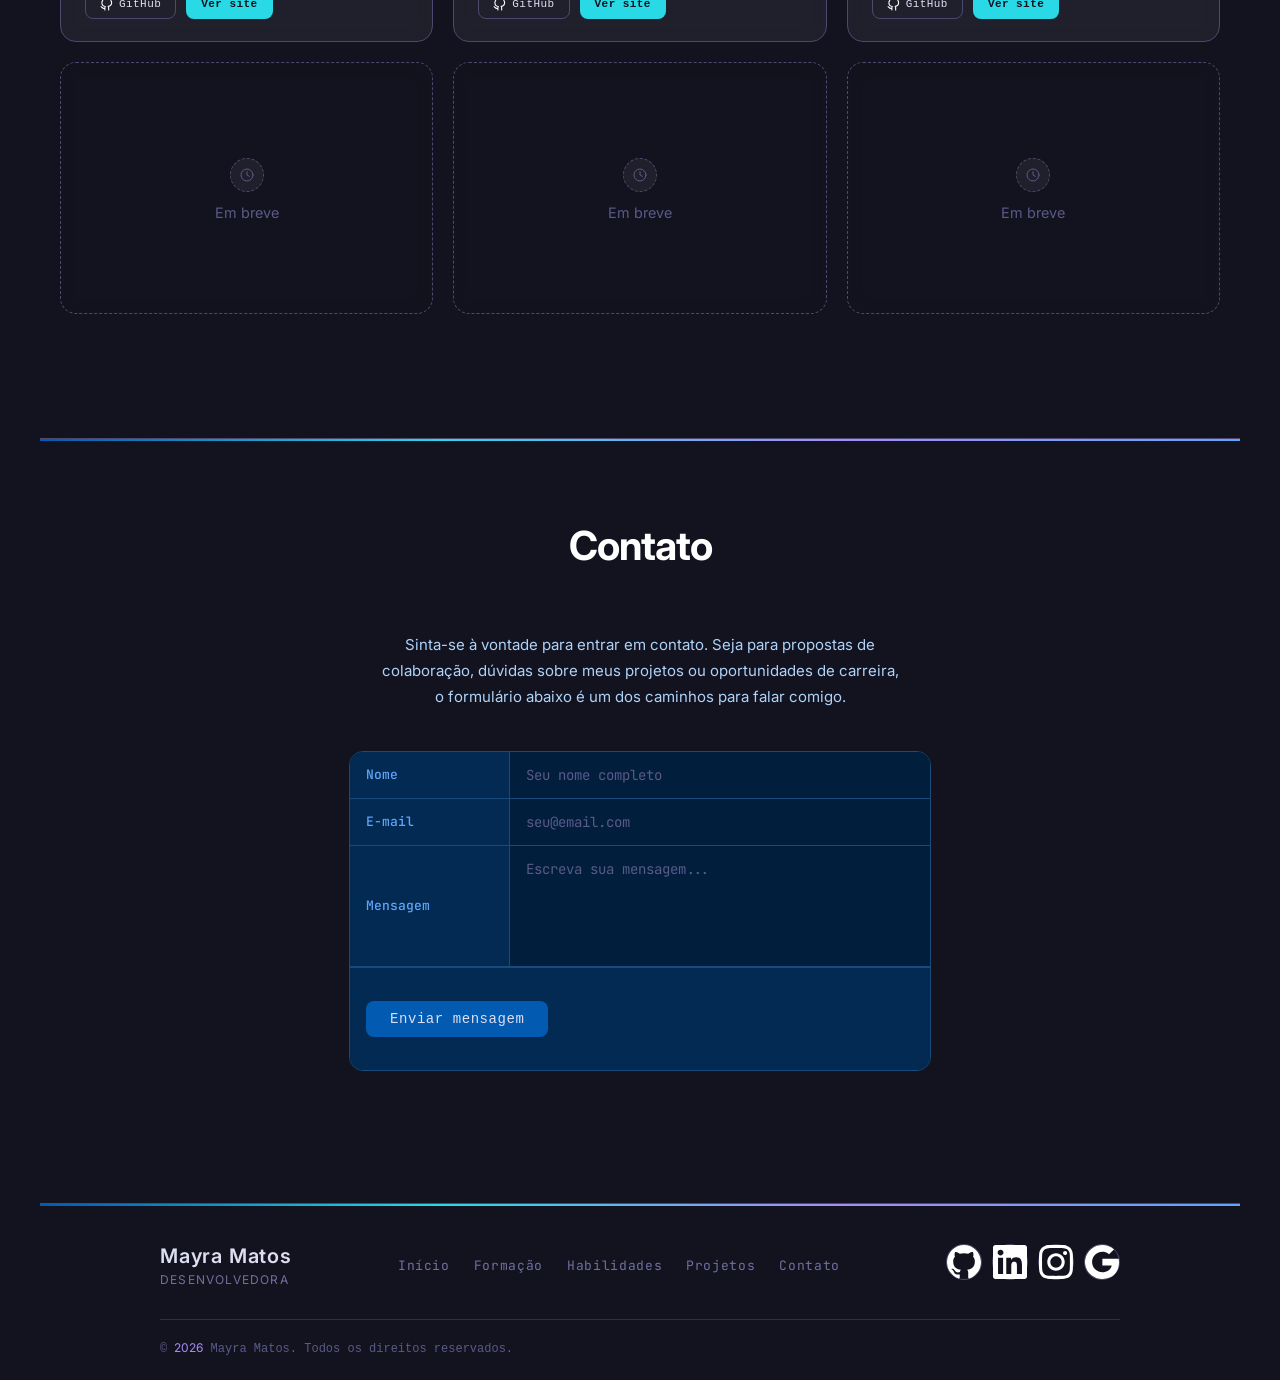
==== commit 35f23f54: "Ajustes no footer" ====
--- a/index.html
+++ b/index.html
@@ -251,9 +251,9 @@
                 <a href="#contato">Contato</a>
             </nav>
             <div class="rodape-sociais">
-                <a href="https://github.com/mayramatos" class="icone-social" aria-label="GitHub"><img src="img/github.svg"></a>
-                <a href="https://www.linkedin.com/in/mayra-matos/" class="icone-social" aria-label="LinkedIn"><img src="img/linkedin.svg"></a>
-                <a href="https://www.instagram.com/maahmts" class="icone-social" aria-label="Instagram"><img src="img/instagram.svg"></a>
+                <a href="https://github.com/mayramatos" class="icone-social" aria-label="GitHub"><img src="img/Github.svg"></a>
+                <a href="https://www.linkedin.com/in/mayra-matos/" class="icone-social" aria-label="LinkedIn"><img src="img/LinkedIn.svg"></a>
+                <a href="https://www.instagram.com/maahmts" class="icone-social" aria-label="Instagram"><img src="img/Instagram.svg"></a>
                 <a href="mailto:mayrarmatos@gmail.com" class="icone-social" aria-label="Email"><img src="img/Google.svg"></a>
             </div>
         </div>
